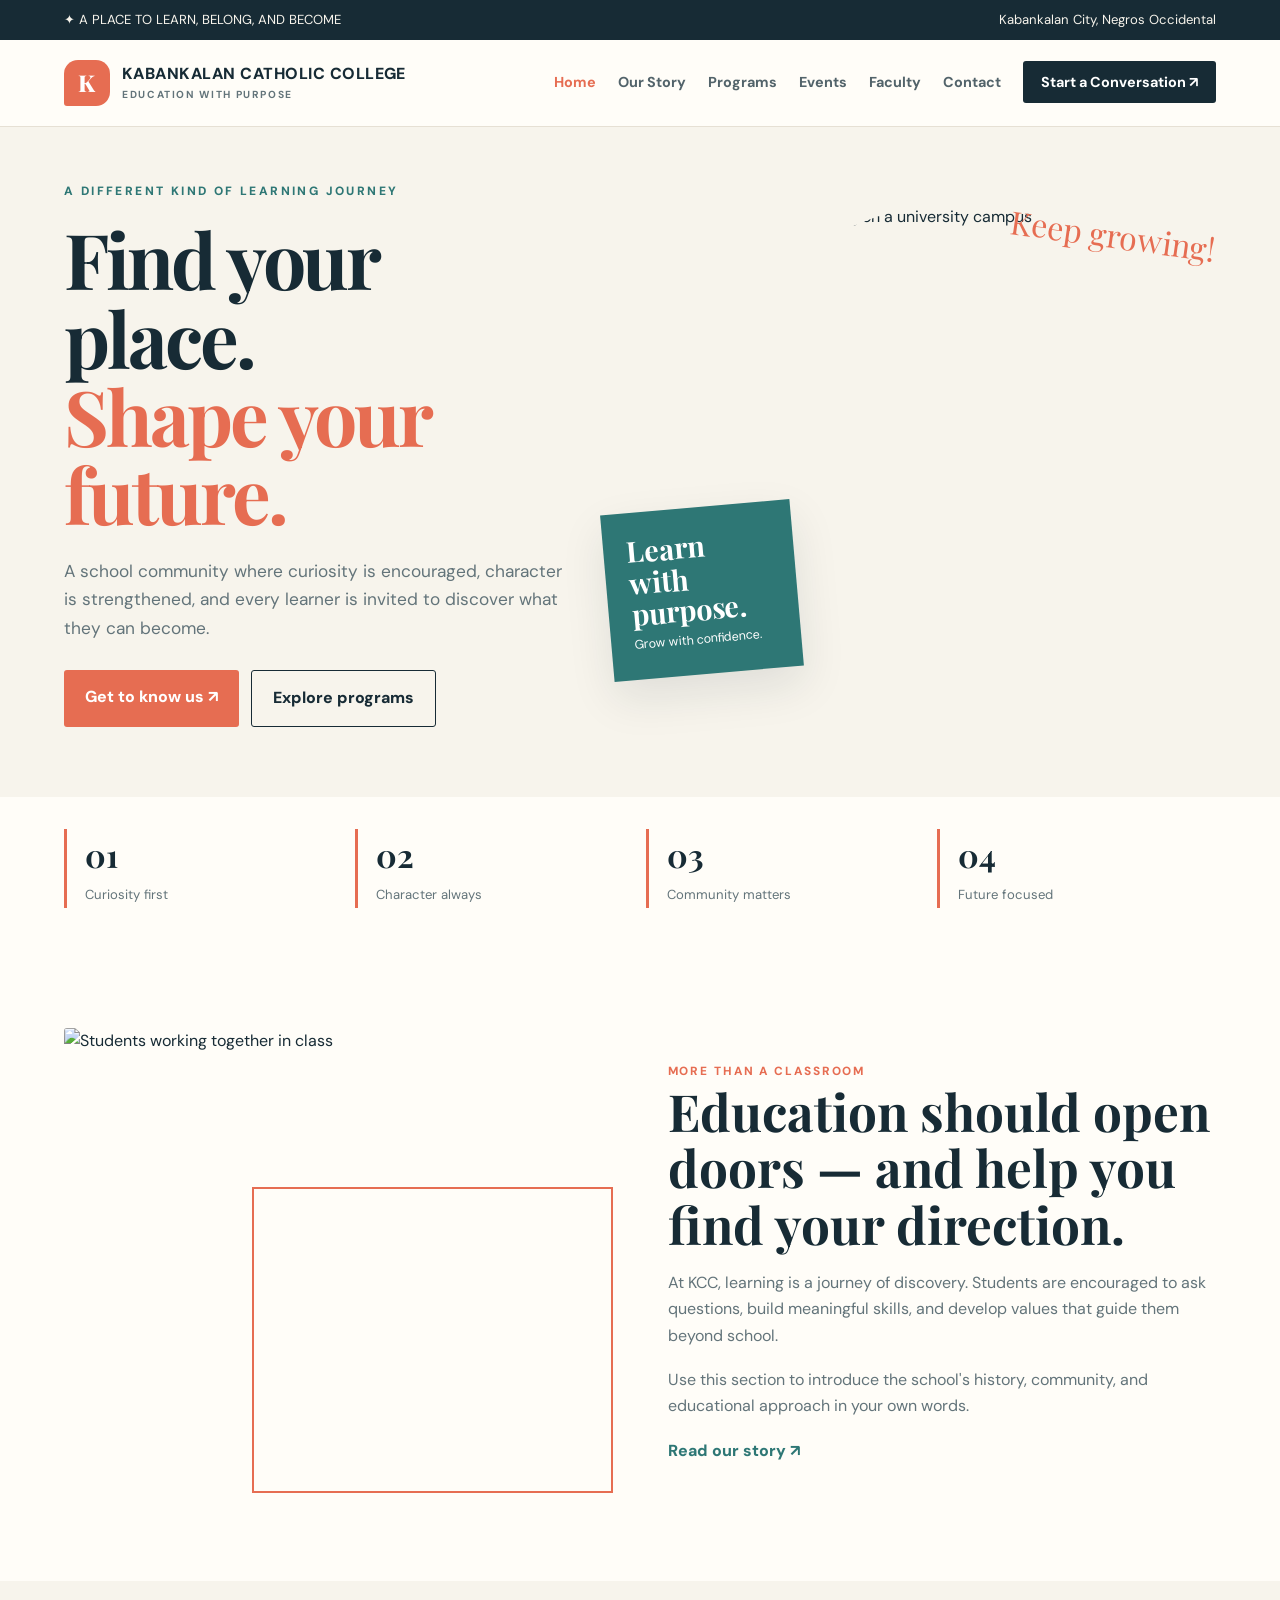
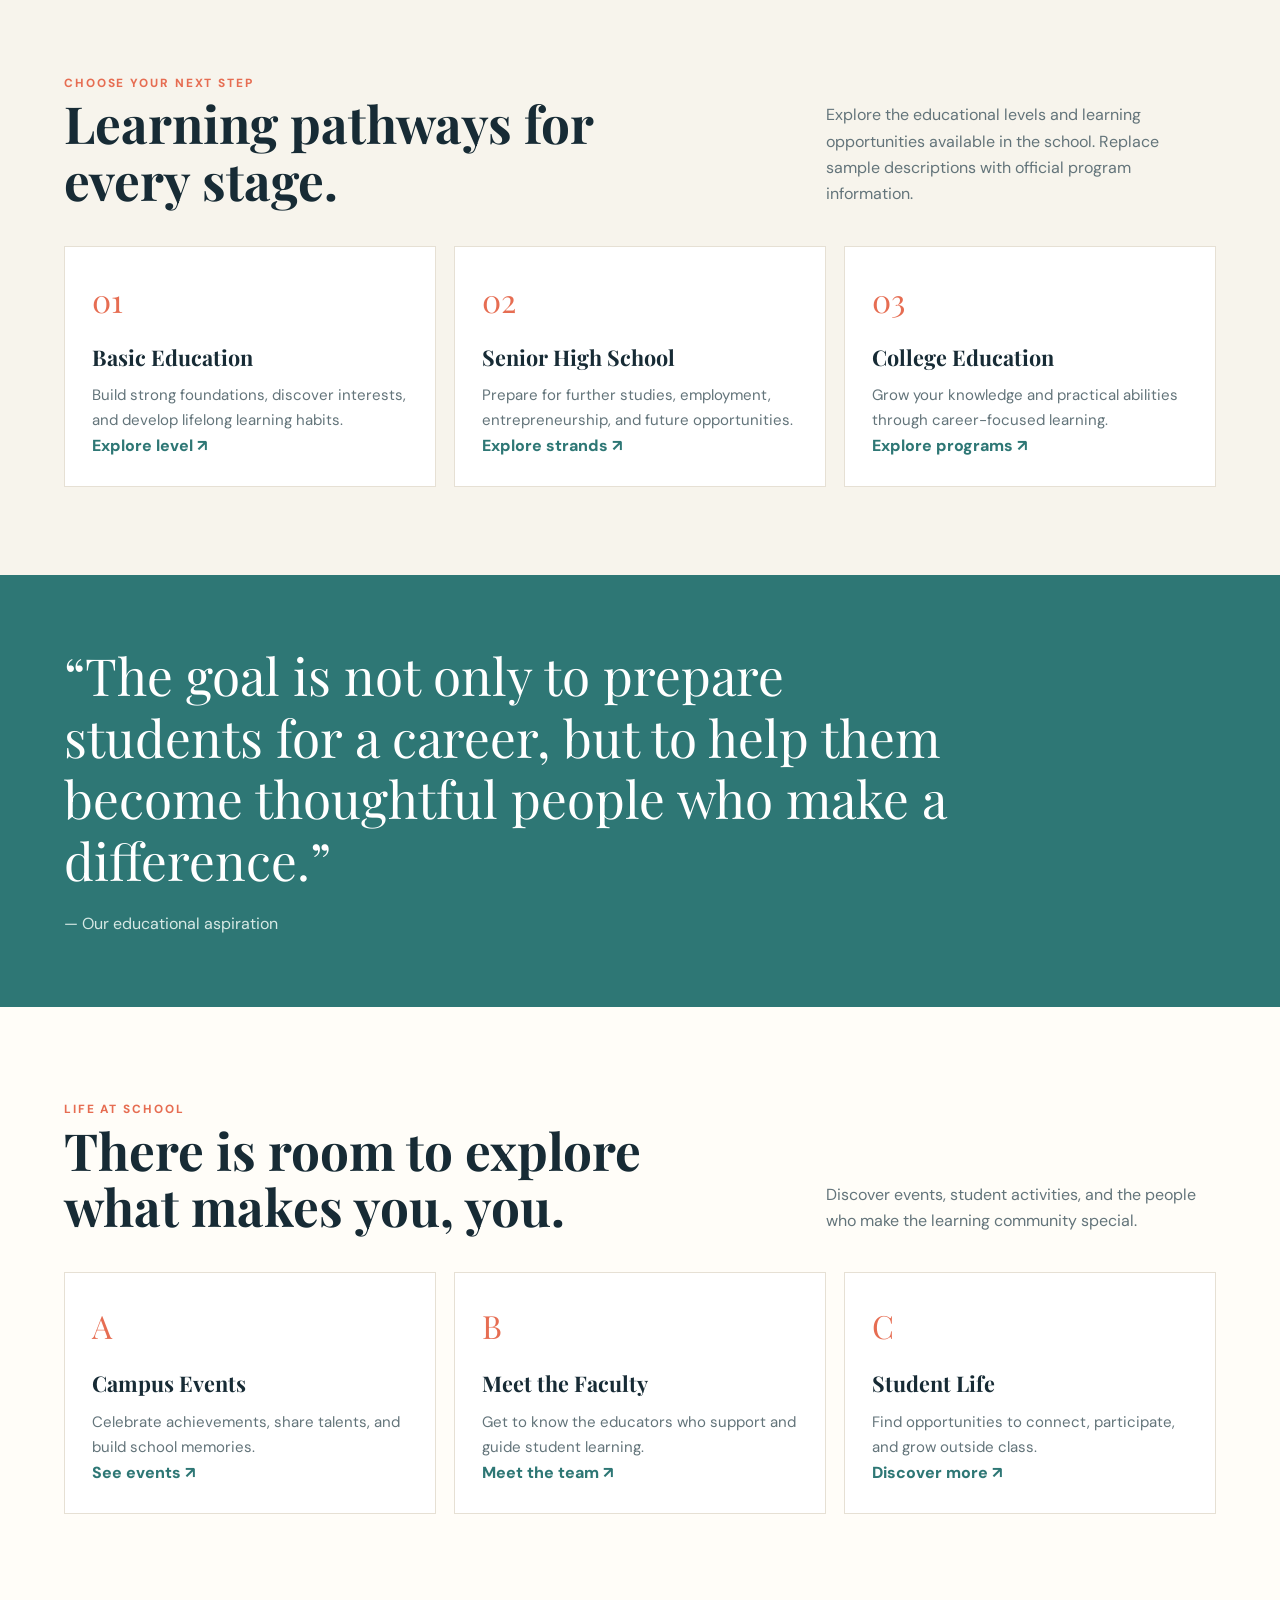
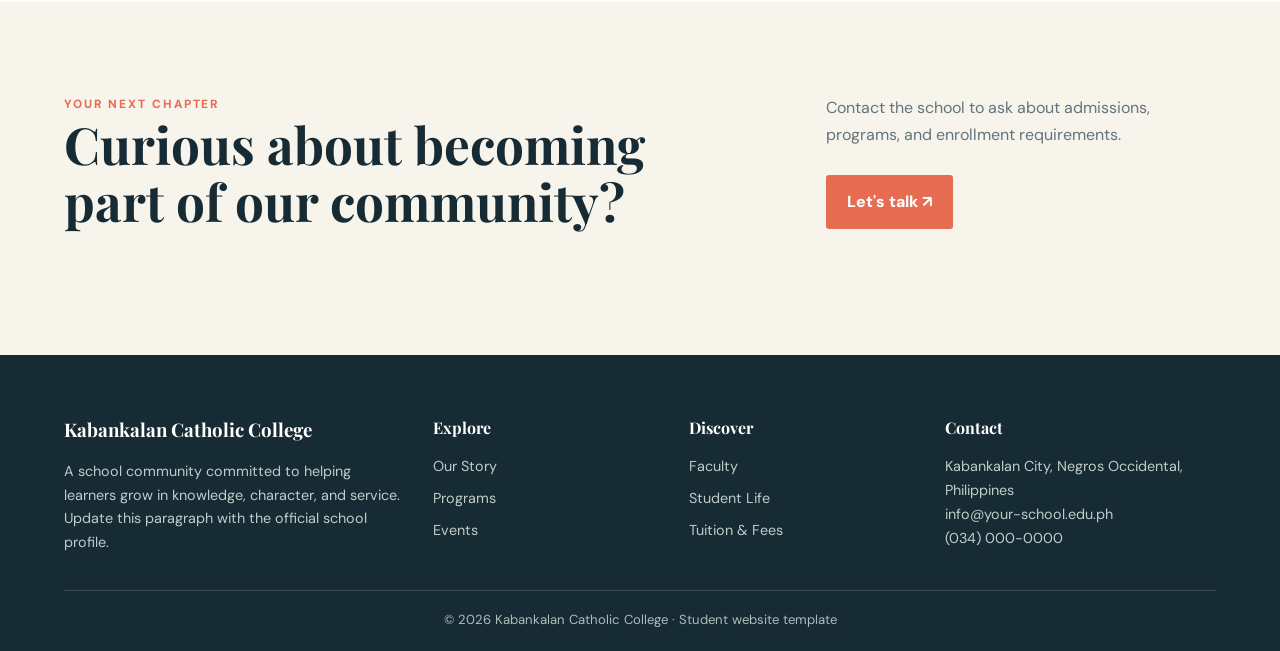
==== index.html @ e046e69d "first commit" ====
<!doctype html>
<html lang="en"><head><meta charset="utf-8"><meta name="viewport" content="width=device-width, initial-scale=1">
<meta name="description" content="A school community where learning, character, and purpose come together.">
<title>Home | KCC</title><link rel="stylesheet" href="assets/css/style.css"></head><body>
<div class="announcement"><div class="wrap"><span>✦ A PLACE TO LEARN, BELONG, AND BECOME</span><span>Kabankalan City, Negros Occidental</span></div></div>
<header class="header"><div class="wrap nav"><a class="logo" href="index.html"><span class="logo-symbol">K</span><span>KABANKALAN CATHOLIC COLLEGE<small>EDUCATION WITH PURPOSE</small></span></a>
<button class="menu" aria-label="Open menu">☰</button><ul class="navlinks"><li><a class="active" href="index.html">Home</a></li><li><a class="" href="about.html">Our Story</a></li><li><a class="" href="courses.html">Programs</a></li><li><a class="" href="events.html">Events</a></li><li><a class="" href="trainers.html">Faculty</a></li><li><a class="" href="contact.html">Contact</a></li><li><a class="apply" href="contact.html">Start a Conversation ↗</a></li></ul></div></header>

<main><section class="hero"><div class="wrap hero-grid"><div><span class="kicker">A different kind of learning journey</span><h1>Find your place.<br><em>Shape your future.</em></h1><p class="hero-copy">A school community where curiosity is encouraged, character is strengthened, and every learner is invited to discover what they can become.</p><div class="actions"><a class="btn" href="about.html">Get to know us ↗</a><a class="btn btn-ghost" href="courses.html">Explore programs</a></div></div><div class="hero-visual"><span class="scribble">Keep growing!</span><img class="hero-photo" src="https://images.unsplash.com/photo-1523050854058-8df90110c9f1?auto=format&fit=crop&w=1200&q=85" alt="Students walking on a university campus"><div class="hero-stamp"><strong>Learn with<br>purpose.</strong><span>Grow with confidence.</span></div></div></div></section>
<section class="wrap stats"><div class="stat"><strong>01</strong><span>Curiosity first</span></div><div class="stat"><strong>02</strong><span>Character always</span></div><div class="stat"><strong>03</strong><span>Community matters</span></div><div class="stat"><strong>04</strong><span>Future focused</span></div></section>
<section class="section"><div class="wrap split"><div class="photo-stack"><img src="https://images.unsplash.com/photo-1509062522246-3755977927d7?auto=format&fit=crop&w=1000&q=85" alt="Students working together in class"></div><div class="content"><span class="mini-label">More than a classroom</span><h2>Education should open doors — and help you find your direction.</h2><p>At KCC, learning is a journey of discovery. Students are encouraged to ask questions, build meaningful skills, and develop values that guide them beyond school.</p><p>Use this section to introduce the school's history, community, and educational approach in your own words.</p><a class="text-link" href="about.html">Read our story ↗</a></div></div></section>
<section class="section soft"><div class="wrap"><div class="section-top"><div><span class="mini-label">Choose your next step</span><h2>Learning pathways for every stage.</h2></div><p>Explore the educational levels and learning opportunities available in the school. Replace sample descriptions with official program information.</p></div><div class="tiles"><article class="tile"><span class="tile-number">01</span><h3>Basic Education</h3><p>Build strong foundations, discover interests, and develop lifelong learning habits.</p><a class="text-link" href="courses.html">Explore level ↗</a></article><article class="tile"><span class="tile-number">02</span><h3>Senior High School</h3><p>Prepare for further studies, employment, entrepreneurship, and future opportunities.</p><a class="text-link" href="courses.html">Explore strands ↗</a></article><article class="tile"><span class="tile-number">03</span><h3>College Education</h3><p>Grow your knowledge and practical abilities through career-focused learning.</p><a class="text-link" href="courses.html">Explore programs ↗</a></article></div></div></section>
<section class="quote-band"><div class="wrap"><blockquote>“The goal is not only to prepare students for a career, but to help them become thoughtful people who make a difference.”</blockquote><p>— Our educational aspiration</p></div></section>
<section class="section"><div class="wrap"><div class="section-top"><div><span class="mini-label">Life at school</span><h2>There is room to explore what makes you, you.</h2></div><p>Discover events, student activities, and the people who make the learning community special.</p></div><div class="tiles"><article class="tile"><span class="tile-number">A</span><h3>Campus Events</h3><p>Celebrate achievements, share talents, and build school memories.</p><a class="text-link" href="events.html">See events ↗</a></article><article class="tile"><span class="tile-number">B</span><h3>Meet the Faculty</h3><p>Get to know the educators who support and guide student learning.</p><a class="text-link" href="trainers.html">Meet the team ↗</a></article><article class="tile"><span class="tile-number">C</span><h3>Student Life</h3><p>Find opportunities to connect, participate, and grow outside class.</p><a class="text-link" href="starter-page.html">Discover more ↗</a></article></div></div></section>
<section class="section soft"><div class="wrap section-top"><div><span class="mini-label">Your next chapter</span><h2>Curious about becoming part of our community?</h2></div><div><p>Contact the school to ask about admissions, programs, and enrollment requirements.</p><br><a class="btn" href="contact.html">Let's talk ↗</a></div></div></section></main>

<footer class="footer"><div class="wrap"><div class="footer-grid"><div><h3>Kabankalan Catholic College</h3><p>A school community committed to helping learners grow in knowledge, character, and service. Update this paragraph with the official school profile.</p></div><div><h4>Explore</h4><ul><li><a href="about.html">Our Story</a></li><li><a href="courses.html">Programs</a></li><li><a href="events.html">Events</a></li></ul></div><div><h4>Discover</h4><ul><li><a href="trainers.html">Faculty</a></li><li><a href="starter-page.html">Student Life</a></li><li><a href="pricing.html">Tuition & Fees</a></li></ul></div><div><h4>Contact</h4><p>Kabankalan City, Negros Occidental, Philippines</p><p>info@your-school.edu.ph</p><p>(034) 000-0000</p></div></div><div class="copyright">© <span data-year></span> Kabankalan Catholic College · Student website template</div></div></footer>
<script src="assets/js/script.js"></script></body></html>
---- assets/css/style.css ----
@import url('https://fonts.googleapis.com/css2?family=DM+Sans:wght@400;500;600;700&family=Playfair+Display:wght@600;700;800&display=swap');
:root{--ink:#172b35;--muted:#63747a;--cream:#f7f4ec;--paper:#fffdf8;--coral:#e66d52;--teal:#2e7775;--line:#e6e0d4;--shadow:0 18px 45px rgba(23,43,53,.10)}
*{box-sizing:border-box;margin:0;padding:0}html{scroll-behavior:smooth}body{font-family:'DM Sans',Arial,sans-serif;background:var(--paper);color:var(--ink);line-height:1.65}a{text-decoration:none;color:inherit}img{display:block;max-width:100%}.wrap{width:min(1160px,90%);margin:auto}.announcement{background:var(--ink);color:#f7f4ec;font-size:.82rem;padding:9px 0}.announcement .wrap{display:flex;justify-content:space-between;gap:12px;flex-wrap:wrap}.header{background:var(--paper);border-bottom:1px solid var(--line);position:sticky;top:0;z-index:20}.nav{min-height:86px;display:flex;align-items:center;justify-content:space-between;gap:24px}.logo{display:flex;align-items:center;gap:12px;font-weight:800;letter-spacing:.03em}.logo-symbol{height:46px;width:46px;display:grid;place-items:center;background:var(--coral);color:#fff;border-radius:14px 14px 14px 3px;font-family:'Playfair Display',serif;font-size:1.45rem}.logo small{display:block;color:var(--muted);font-size:.64rem;letter-spacing:.16em;font-weight:700}.navlinks{display:flex;gap:22px;align-items:center;list-style:none}.navlinks a{font-size:.9rem;font-weight:700;color:#52636a}.navlinks a:hover,.navlinks a.active{color:var(--coral)}.navlinks .apply{background:var(--ink);color:white;padding:12px 18px;border-radius:3px}.menu{display:none;background:none;border:0;font-size:1.8rem;color:var(--ink)}.hero{background:var(--cream);padding:55px 0 70px;overflow:hidden}.hero-grid{display:grid;grid-template-columns:.9fr 1.1fr;align-items:center;gap:45px}.kicker{font-size:.75rem;letter-spacing:.2em;text-transform:uppercase;color:var(--teal);font-weight:800;display:block;margin-bottom:18px}.hero h1,.page-title{font-family:'Playfair Display',Georgia,serif;font-size:clamp(3rem,6vw,5.6rem);line-height:1.02;letter-spacing:-.04em;margin-bottom:24px}.hero h1 em{font-style:normal;color:var(--coral)}.hero-copy{font-size:1.08rem;color:var(--muted);max-width:500px;margin-bottom:28px}.actions{display:flex;gap:12px;flex-wrap:wrap}.btn{display:inline-block;background:var(--coral);color:#fff;padding:14px 21px;font-weight:800;border-radius:3px;transition:.2s}.btn:hover{transform:translateY(-3px)}.btn-ghost{border:1px solid var(--ink);color:var(--ink);background:transparent}.hero-visual{position:relative;min-height:500px}.hero-photo{width:82%;height:470px;object-fit:cover;margin-left:auto;border-radius:48% 48% 5px 5px}.hero-stamp{position:absolute;left:0;bottom:30px;background:var(--teal);color:#fff;padding:23px;width:190px;transform:rotate(-5deg);box-shadow:var(--shadow)}.hero-stamp strong{font-family:'Playfair Display',serif;font-size:1.8rem;display:block;line-height:1.1}.hero-stamp span{font-size:.78rem}.scribble{position:absolute;right:0;top:5px;color:var(--coral);font-family:'Playfair Display',serif;font-size:2rem;transform:rotate(8deg)}.section{padding:88px 0}.soft{background:var(--cream)}.section-top{display:flex;justify-content:space-between;align-items:end;gap:30px;margin-bottom:38px}.section-top h2,.content h2{font-family:'Playfair Display',serif;font-size:clamp(2rem,4vw,3.3rem);line-height:1.1;max-width:650px}.section-top p{max-width:390px;color:var(--muted)}.split{display:grid;grid-template-columns:1fr 1fr;gap:55px;align-items:center}.photo-stack{position:relative;padding:0 35px 35px 0}.photo-stack img{height:430px;width:100%;object-fit:cover;border-radius:3px}.photo-stack:after{content:'';position:absolute;right:0;bottom:0;width:65%;height:65%;border:2px solid var(--coral);z-index:-1}.content p{color:var(--muted);margin:18px 0}.mini-label{font-size:.74rem;color:var(--coral);font-weight:800;letter-spacing:.16em;text-transform:uppercase}.tiles{display:grid;grid-template-columns:repeat(3,1fr);gap:18px}.tile{background:#fff;border:1px solid var(--line);padding:27px;min-height:230px;transition:.2s}.tile:hover{box-shadow:var(--shadow);transform:translateY(-4px)}.tile-number{font-family:'Playfair Display',serif;font-size:2rem;color:var(--coral)}.tile h3{font-family:'Playfair Display',serif;font-size:1.35rem;margin:13px 0 8px}.tile p{font-size:.94rem;color:var(--muted)}.course-card{background:#fff;border:1px solid var(--line)}.course-card img{width:100%;height:210px;object-fit:cover}.course-card .inner{padding:22px}.course-card h3{font-family:'Playfair Display',serif;font-size:1.35rem}.course-card p{color:var(--muted);font-size:.94rem;margin:8px 0 14px}.text-link{font-weight:800;color:var(--teal)}.quote-band{background:var(--teal);color:white;padding:70px 0}.quote-band blockquote{font-family:'Playfair Display',serif;font-size:clamp(1.8rem,4vw,3.3rem);line-height:1.2;max-width:900px}.quote-band p{margin-top:20px;color:#d7e9e5}.page-head{background:var(--cream);padding:70px 0 60px}.page-head .page-title{font-size:clamp(2.8rem,5vw,4.6rem);margin:8px 0}.crumb{font-size:.86rem;color:var(--muted)}.crumb a{color:var(--coral);font-weight:700}.stats{display:grid;grid-template-columns:repeat(4,1fr);gap:12px;padding:32px 0}.stat{border-left:3px solid var(--coral);padding-left:18px}.stat strong{display:block;font-family:'Playfair Display',serif;font-size:2rem}.stat span{font-size:.82rem;color:var(--muted)}.two-col{display:grid;grid-template-columns:1.8fr 1fr;gap:40px}.sidebox{background:var(--cream);padding:26px;height:max-content}.sidebox h3{font-family:'Playfair Display',serif;font-size:1.5rem;margin-bottom:14px}.sidebox p,.sidebox li{color:var(--muted);font-size:.92rem}.sidebox ul{padding-left:18px}.event{display:grid;grid-template-columns:100px 1fr;gap:22px;padding:23px 0;border-bottom:1px solid var(--line)}.event-date{background:var(--ink);color:white;text-align:center;padding:12px}.event-date b{display:block;color:#f2a28e;font-family:'Playfair Display',serif;font-size:2rem;line-height:1.1}.event h3{font-family:'Playfair Display',serif;font-size:1.35rem}.event p{color:var(--muted)}.profile{text-align:center;background:#fff;border:1px solid var(--line)}.profile img{height:280px;width:100%;object-fit:cover}.profile div{padding:20px}.profile h3{font-family:'Playfair Display',serif;font-size:1.3rem}.profile p{color:var(--muted);font-size:.9rem}.price-card{padding:30px;background:#fff;border:1px solid var(--line);border-top:5px solid var(--teal)}.price-card h3{font-family:'Playfair Display',serif;font-size:1.5rem}.price-card ul{list-style:none;margin:20px 0;color:var(--muted)}.price-card li{padding:8px 0;border-bottom:1px solid var(--line)}.form{display:grid;gap:14px}.form input,.form textarea,.form select{width:100%;padding:14px;border:1px solid var(--line);background:#fff;font:inherit}.form textarea{min-height:145px}.footer{background:var(--ink);color:#fff;padding:60px 0 20px}.footer-grid{display:grid;grid-template-columns:1.5fr 1fr 1fr 1.2fr;gap:30px}.footer h3,.footer h4{font-family:'Playfair Display',serif;margin-bottom:14px}.footer p,.footer li{color:#c0ccca;font-size:.9rem}.footer ul{list-style:none}.footer li{margin:8px 0}.footer a:hover{color:#f2a28e}.copyright{border-top:1px solid #3b4e55;margin-top:35px;padding-top:18px;text-align:center;color:#aebcbb;font-size:.82rem}.contact-box{padding:22px;background:var(--cream);margin-bottom:13px}.contact-box b{display:block}.muted{color:var(--muted)}@media(max-width:850px){.navlinks{gap:12px}.navlinks a{font-size:.8rem}.hero-grid{grid-template-columns:1fr}.hero-visual{min-height:390px}.hero-photo{height:370px}.tiles{grid-template-columns:repeat(2,1fr)}.footer-grid{grid-template-columns:repeat(2,1fr)}}@media(max-width:680px){.menu{display:block}.navlinks{display:none;position:absolute;top:86px;left:0;right:0;background:var(--paper);padding:18px 5%;flex-direction:column;align-items:stretch;border-bottom:1px solid var(--line)}.navlinks.open{display:flex}.navlinks a{display:block;padding:8px}.navlinks .apply{display:inline-block;width:max-content}.hero{padding-top:40px}.hero h1{font-size:3.3rem}.hero-visual{min-height:330px}.hero-photo{height:320px;width:90%}.hero-stamp{width:155px;padding:15px}.section{padding:62px 0}.section-top{display:block}.section-top p{margin-top:15px}.split,.two-col{grid-template-columns:1fr}.tiles{grid-template-columns:1fr}.stats{grid-template-columns:repeat(2,1fr)}.footer-grid{grid-template-columns:1fr}.event{grid-template-columns:75px 1fr}}
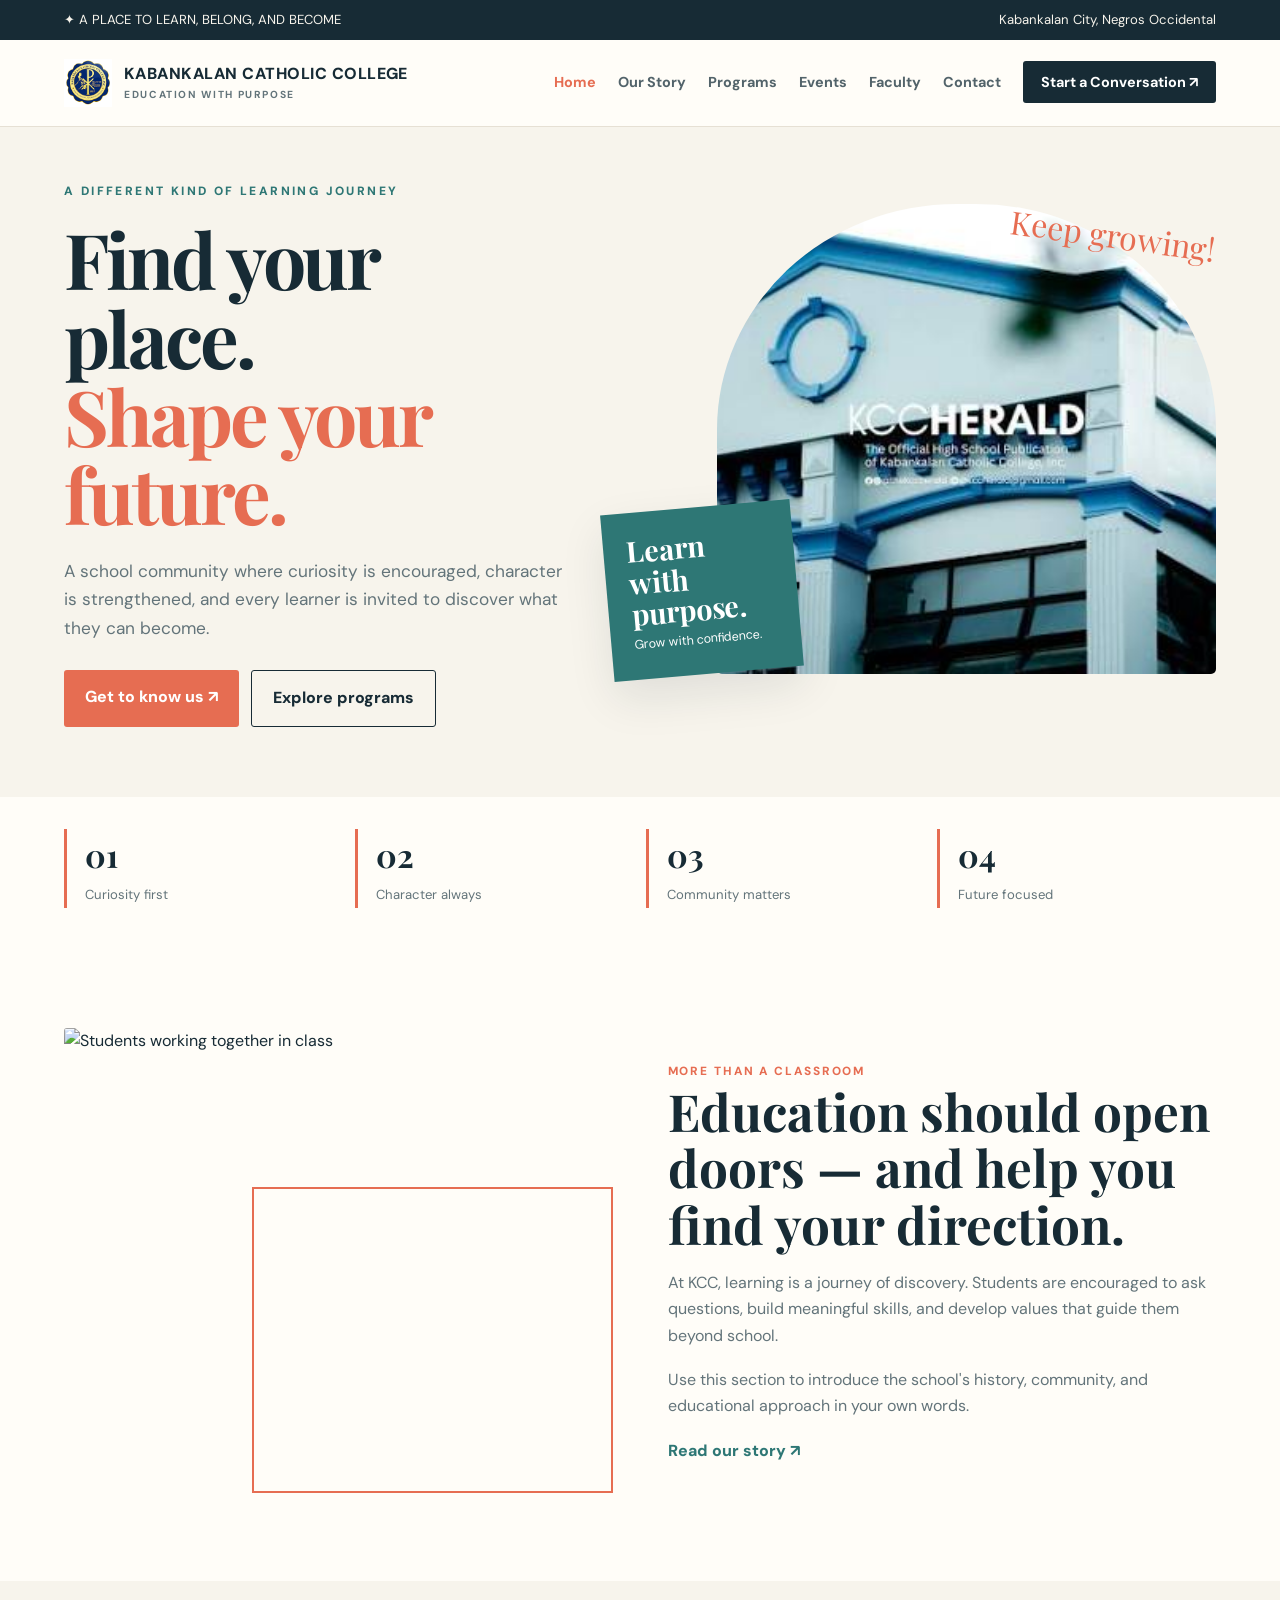
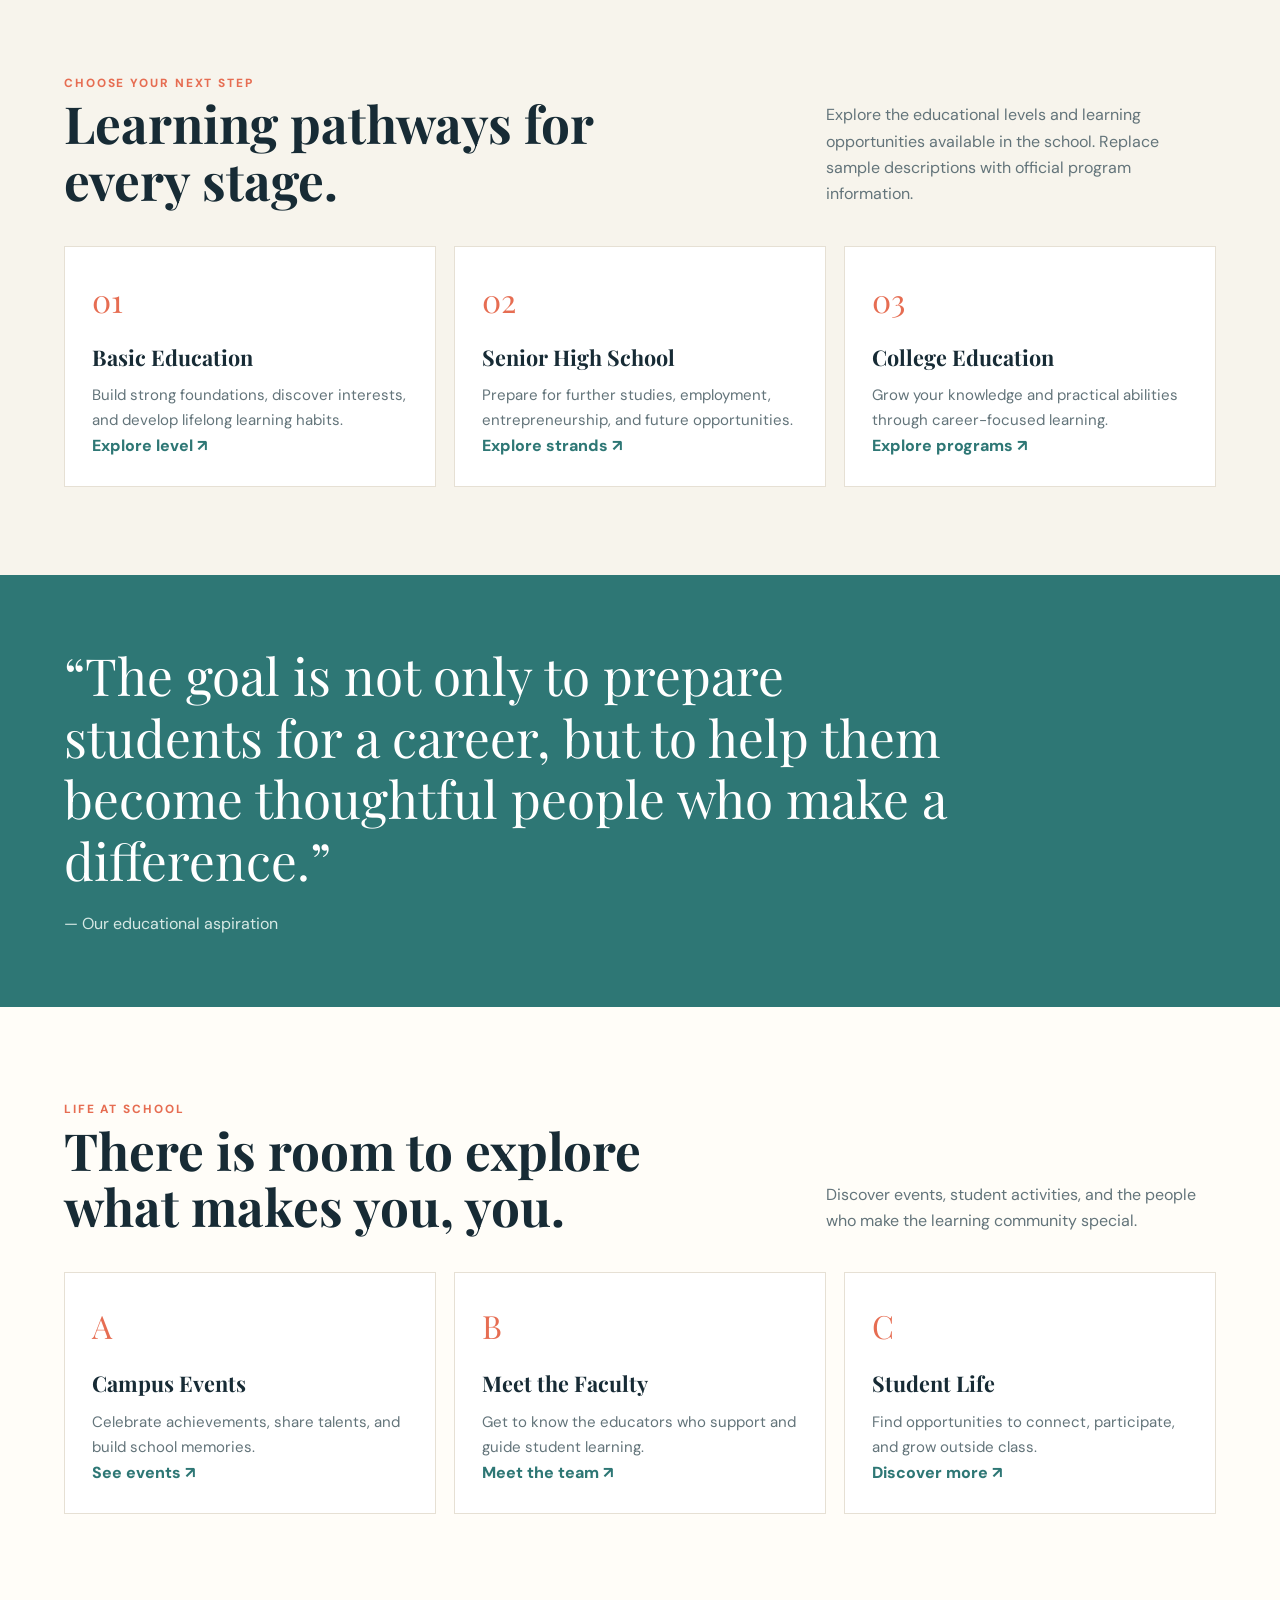
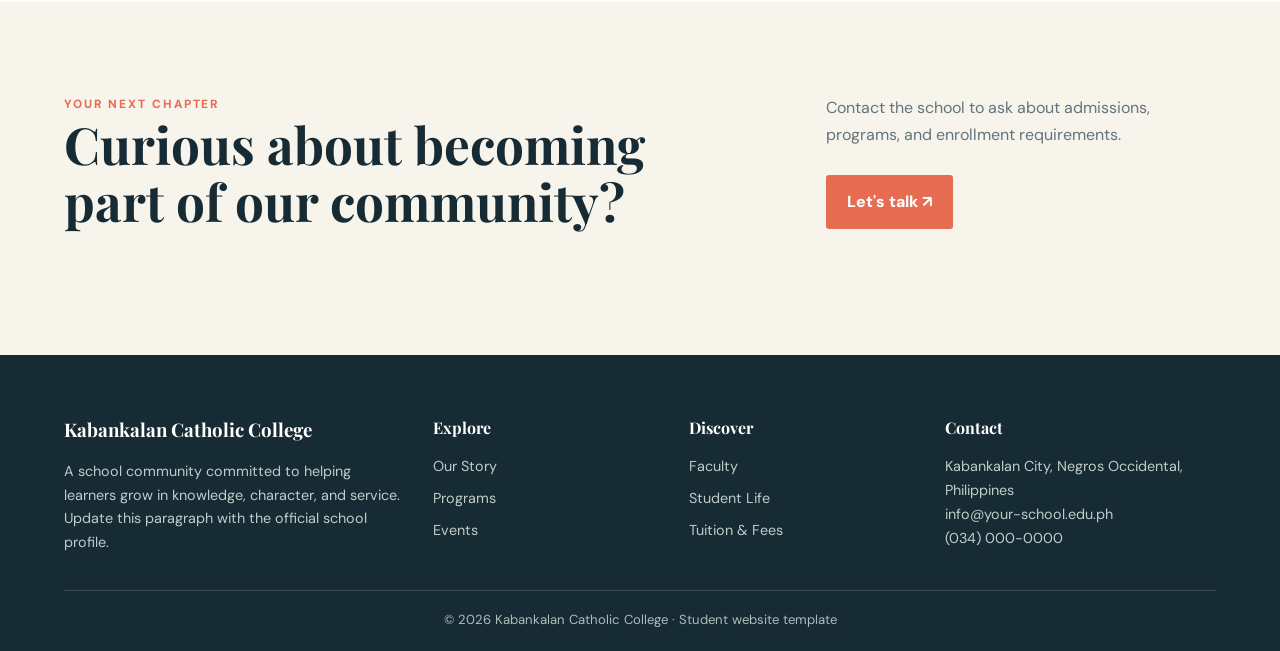
==== commit 3a660ebb: "adding the kcc logo and photo" ====
--- a/index.html
+++ b/index.html
@@ -3,10 +3,10 @@
 <meta name="description" content="A school community where learning, character, and purpose come together.">
 <title>Home | KCC</title><link rel="stylesheet" href="assets/css/style.css"></head><body>
 <div class="announcement"><div class="wrap"><span>✦ A PLACE TO LEARN, BELONG, AND BECOME</span><span>Kabankalan City, Negros Occidental</span></div></div>
-<header class="header"><div class="wrap nav"><a class="logo" href="index.html"><span class="logo-symbol">K</span><span>KABANKALAN CATHOLIC COLLEGE<small>EDUCATION WITH PURPOSE</small></span></a>
+<header class="header"><div class="wrap nav"><a class="logo" href="index.html"><img class="logo-image" src="assets/images/KCC.LOGO.png" alt="Kabankalan Catholic College crest"><span>KABANKALAN CATHOLIC COLLEGE<small>EDUCATION WITH PURPOSE</small></span></a>
 <button class="menu" aria-label="Open menu">☰</button><ul class="navlinks"><li><a class="active" href="index.html">Home</a></li><li><a class="" href="about.html">Our Story</a></li><li><a class="" href="courses.html">Programs</a></li><li><a class="" href="events.html">Events</a></li><li><a class="" href="trainers.html">Faculty</a></li><li><a class="" href="contact.html">Contact</a></li><li><a class="apply" href="contact.html">Start a Conversation ↗</a></li></ul></div></header>
 
-<main><section class="hero"><div class="wrap hero-grid"><div><span class="kicker">A different kind of learning journey</span><h1>Find your place.<br><em>Shape your future.</em></h1><p class="hero-copy">A school community where curiosity is encouraged, character is strengthened, and every learner is invited to discover what they can become.</p><div class="actions"><a class="btn" href="about.html">Get to know us ↗</a><a class="btn btn-ghost" href="courses.html">Explore programs</a></div></div><div class="hero-visual"><span class="scribble">Keep growing!</span><img class="hero-photo" src="https://images.unsplash.com/photo-1523050854058-8df90110c9f1?auto=format&fit=crop&w=1200&q=85" alt="Students walking on a university campus"><div class="hero-stamp"><strong>Learn with<br>purpose.</strong><span>Grow with confidence.</span></div></div></div></section>
+<main><section class="hero"><div class="wrap hero-grid"><div><span class="kicker">A different kind of learning journey</span><h1>Find your place.<br><em>Shape your future.</em></h1><p class="hero-copy">A school community where curiosity is encouraged, character is strengthened, and every learner is invited to discover what they can become.</p><div class="actions"><a class="btn" href="about.html">Get to know us ↗</a><a class="btn btn-ghost" href="courses.html">Explore programs</a></div></div><div class="hero-visual"><span class="scribble">Keep growing!</span><img class="hero-photo" src="assets/images/kccCampus.jpg" alt="Kabankalan Catholic College campus"><div class="hero-stamp"><strong>Learn with<br>purpose.</strong><span>Grow with confidence.</span></div></div></div></section>
 <section class="wrap stats"><div class="stat"><strong>01</strong><span>Curiosity first</span></div><div class="stat"><strong>02</strong><span>Character always</span></div><div class="stat"><strong>03</strong><span>Community matters</span></div><div class="stat"><strong>04</strong><span>Future focused</span></div></section>
 <section class="section"><div class="wrap split"><div class="photo-stack"><img src="https://images.unsplash.com/photo-1509062522246-3755977927d7?auto=format&fit=crop&w=1000&q=85" alt="Students working together in class"></div><div class="content"><span class="mini-label">More than a classroom</span><h2>Education should open doors — and help you find your direction.</h2><p>At KCC, learning is a journey of discovery. Students are encouraged to ask questions, build meaningful skills, and develop values that guide them beyond school.</p><p>Use this section to introduce the school's history, community, and educational approach in your own words.</p><a class="text-link" href="about.html">Read our story ↗</a></div></div></section>
 <section class="section soft"><div class="wrap"><div class="section-top"><div><span class="mini-label">Choose your next step</span><h2>Learning pathways for every stage.</h2></div><p>Explore the educational levels and learning opportunities available in the school. Replace sample descriptions with official program information.</p></div><div class="tiles"><article class="tile"><span class="tile-number">01</span><h3>Basic Education</h3><p>Build strong foundations, discover interests, and develop lifelong learning habits.</p><a class="text-link" href="courses.html">Explore level ↗</a></article><article class="tile"><span class="tile-number">02</span><h3>Senior High School</h3><p>Prepare for further studies, employment, entrepreneurship, and future opportunities.</p><a class="text-link" href="courses.html">Explore strands ↗</a></article><article class="tile"><span class="tile-number">03</span><h3>College Education</h3><p>Grow your knowledge and practical abilities through career-focused learning.</p><a class="text-link" href="courses.html">Explore programs ↗</a></article></div></div></section>
--- a/assets/css/style.css
+++ b/assets/css/style.css
@@ -1,3 +1,3 @@
 @import url('https://fonts.googleapis.com/css2?family=DM+Sans:wght@400;500;600;700&family=Playfair+Display:wght@600;700;800&display=swap');
 :root{--ink:#172b35;--muted:#63747a;--cream:#f7f4ec;--paper:#fffdf8;--coral:#e66d52;--teal:#2e7775;--line:#e6e0d4;--shadow:0 18px 45px rgba(23,43,53,.10)}
-*{box-sizing:border-box;margin:0;padding:0}html{scroll-behavior:smooth}body{font-family:'DM Sans',Arial,sans-serif;background:var(--paper);color:var(--ink);line-height:1.65}a{text-decoration:none;color:inherit}img{display:block;max-width:100%}.wrap{width:min(1160px,90%);margin:auto}.announcement{background:var(--ink);color:#f7f4ec;font-size:.82rem;padding:9px 0}.announcement .wrap{display:flex;justify-content:space-between;gap:12px;flex-wrap:wrap}.header{background:var(--paper);border-bottom:1px solid var(--line);position:sticky;top:0;z-index:20}.nav{min-height:86px;display:flex;align-items:center;justify-content:space-between;gap:24px}.logo{display:flex;align-items:center;gap:12px;font-weight:800;letter-spacing:.03em}.logo-symbol{height:46px;width:46px;display:grid;place-items:center;background:var(--coral);color:#fff;border-radius:14px 14px 14px 3px;font-family:'Playfair Display',serif;font-size:1.45rem}.logo small{display:block;color:var(--muted);font-size:.64rem;letter-spacing:.16em;font-weight:700}.navlinks{display:flex;gap:22px;align-items:center;list-style:none}.navlinks a{font-size:.9rem;font-weight:700;color:#52636a}.navlinks a:hover,.navlinks a.active{color:var(--coral)}.navlinks .apply{background:var(--ink);color:white;padding:12px 18px;border-radius:3px}.menu{display:none;background:none;border:0;font-size:1.8rem;color:var(--ink)}.hero{background:var(--cream);padding:55px 0 70px;overflow:hidden}.hero-grid{display:grid;grid-template-columns:.9fr 1.1fr;align-items:center;gap:45px}.kicker{font-size:.75rem;letter-spacing:.2em;text-transform:uppercase;color:var(--teal);font-weight:800;display:block;margin-bottom:18px}.hero h1,.page-title{font-family:'Playfair Display',Georgia,serif;font-size:clamp(3rem,6vw,5.6rem);line-height:1.02;letter-spacing:-.04em;margin-bottom:24px}.hero h1 em{font-style:normal;color:var(--coral)}.hero-copy{font-size:1.08rem;color:var(--muted);max-width:500px;margin-bottom:28px}.actions{display:flex;gap:12px;flex-wrap:wrap}.btn{display:inline-block;background:var(--coral);color:#fff;padding:14px 21px;font-weight:800;border-radius:3px;transition:.2s}.btn:hover{transform:translateY(-3px)}.btn-ghost{border:1px solid var(--ink);color:var(--ink);background:transparent}.hero-visual{position:relative;min-height:500px}.hero-photo{width:82%;height:470px;object-fit:cover;margin-left:auto;border-radius:48% 48% 5px 5px}.hero-stamp{position:absolute;left:0;bottom:30px;background:var(--teal);color:#fff;padding:23px;width:190px;transform:rotate(-5deg);box-shadow:var(--shadow)}.hero-stamp strong{font-family:'Playfair Display',serif;font-size:1.8rem;display:block;line-height:1.1}.hero-stamp span{font-size:.78rem}.scribble{position:absolute;right:0;top:5px;color:var(--coral);font-family:'Playfair Display',serif;font-size:2rem;transform:rotate(8deg)}.section{padding:88px 0}.soft{background:var(--cream)}.section-top{display:flex;justify-content:space-between;align-items:end;gap:30px;margin-bottom:38px}.section-top h2,.content h2{font-family:'Playfair Display',serif;font-size:clamp(2rem,4vw,3.3rem);line-height:1.1;max-width:650px}.section-top p{max-width:390px;color:var(--muted)}.split{display:grid;grid-template-columns:1fr 1fr;gap:55px;align-items:center}.photo-stack{position:relative;padding:0 35px 35px 0}.photo-stack img{height:430px;width:100%;object-fit:cover;border-radius:3px}.photo-stack:after{content:'';position:absolute;right:0;bottom:0;width:65%;height:65%;border:2px solid var(--coral);z-index:-1}.content p{color:var(--muted);margin:18px 0}.mini-label{font-size:.74rem;color:var(--coral);font-weight:800;letter-spacing:.16em;text-transform:uppercase}.tiles{display:grid;grid-template-columns:repeat(3,1fr);gap:18px}.tile{background:#fff;border:1px solid var(--line);padding:27px;min-height:230px;transition:.2s}.tile:hover{box-shadow:var(--shadow);transform:translateY(-4px)}.tile-number{font-family:'Playfair Display',serif;font-size:2rem;color:var(--coral)}.tile h3{font-family:'Playfair Display',serif;font-size:1.35rem;margin:13px 0 8px}.tile p{font-size:.94rem;color:var(--muted)}.course-card{background:#fff;border:1px solid var(--line)}.course-card img{width:100%;height:210px;object-fit:cover}.course-card .inner{padding:22px}.course-card h3{font-family:'Playfair Display',serif;font-size:1.35rem}.course-card p{color:var(--muted);font-size:.94rem;margin:8px 0 14px}.text-link{font-weight:800;color:var(--teal)}.quote-band{background:var(--teal);color:white;padding:70px 0}.quote-band blockquote{font-family:'Playfair Display',serif;font-size:clamp(1.8rem,4vw,3.3rem);line-height:1.2;max-width:900px}.quote-band p{margin-top:20px;color:#d7e9e5}.page-head{background:var(--cream);padding:70px 0 60px}.page-head .page-title{font-size:clamp(2.8rem,5vw,4.6rem);margin:8px 0}.crumb{font-size:.86rem;color:var(--muted)}.crumb a{color:var(--coral);font-weight:700}.stats{display:grid;grid-template-columns:repeat(4,1fr);gap:12px;padding:32px 0}.stat{border-left:3px solid var(--coral);padding-left:18px}.stat strong{display:block;font-family:'Playfair Display',serif;font-size:2rem}.stat span{font-size:.82rem;color:var(--muted)}.two-col{display:grid;grid-template-columns:1.8fr 1fr;gap:40px}.sidebox{background:var(--cream);padding:26px;height:max-content}.sidebox h3{font-family:'Playfair Display',serif;font-size:1.5rem;margin-bottom:14px}.sidebox p,.sidebox li{color:var(--muted);font-size:.92rem}.sidebox ul{padding-left:18px}.event{display:grid;grid-template-columns:100px 1fr;gap:22px;padding:23px 0;border-bottom:1px solid var(--line)}.event-date{background:var(--ink);color:white;text-align:center;padding:12px}.event-date b{display:block;color:#f2a28e;font-family:'Playfair Display',serif;font-size:2rem;line-height:1.1}.event h3{font-family:'Playfair Display',serif;font-size:1.35rem}.event p{color:var(--muted)}.profile{text-align:center;background:#fff;border:1px solid var(--line)}.profile img{height:280px;width:100%;object-fit:cover}.profile div{padding:20px}.profile h3{font-family:'Playfair Display',serif;font-size:1.3rem}.profile p{color:var(--muted);font-size:.9rem}.price-card{padding:30px;background:#fff;border:1px solid var(--line);border-top:5px solid var(--teal)}.price-card h3{font-family:'Playfair Display',serif;font-size:1.5rem}.price-card ul{list-style:none;margin:20px 0;color:var(--muted)}.price-card li{padding:8px 0;border-bottom:1px solid var(--line)}.form{display:grid;gap:14px}.form input,.form textarea,.form select{width:100%;padding:14px;border:1px solid var(--line);background:#fff;font:inherit}.form textarea{min-height:145px}.footer{background:var(--ink);color:#fff;padding:60px 0 20px}.footer-grid{display:grid;grid-template-columns:1.5fr 1fr 1fr 1.2fr;gap:30px}.footer h3,.footer h4{font-family:'Playfair Display',serif;margin-bottom:14px}.footer p,.footer li{color:#c0ccca;font-size:.9rem}.footer ul{list-style:none}.footer li{margin:8px 0}.footer a:hover{color:#f2a28e}.copyright{border-top:1px solid #3b4e55;margin-top:35px;padding-top:18px;text-align:center;color:#aebcbb;font-size:.82rem}.contact-box{padding:22px;background:var(--cream);margin-bottom:13px}.contact-box b{display:block}.muted{color:var(--muted)}@media(max-width:850px){.navlinks{gap:12px}.navlinks a{font-size:.8rem}.hero-grid{grid-template-columns:1fr}.hero-visual{min-height:390px}.hero-photo{height:370px}.tiles{grid-template-columns:repeat(2,1fr)}.footer-grid{grid-template-columns:repeat(2,1fr)}}@media(max-width:680px){.menu{display:block}.navlinks{display:none;position:absolute;top:86px;left:0;right:0;background:var(--paper);padding:18px 5%;flex-direction:column;align-items:stretch;border-bottom:1px solid var(--line)}.navlinks.open{display:flex}.navlinks a{display:block;padding:8px}.navlinks .apply{display:inline-block;width:max-content}.hero{padding-top:40px}.hero h1{font-size:3.3rem}.hero-visual{min-height:330px}.hero-photo{height:320px;width:90%}.hero-stamp{width:155px;padding:15px}.section{padding:62px 0}.section-top{display:block}.section-top p{margin-top:15px}.split,.two-col{grid-template-columns:1fr}.tiles{grid-template-columns:1fr}.stats{grid-template-columns:repeat(2,1fr)}.footer-grid{grid-template-columns:1fr}.event{grid-template-columns:75px 1fr}}
+*{box-sizing:border-box;margin:0;padding:0}html{scroll-behavior:smooth}body{font-family:'DM Sans',Arial,sans-serif;background:var(--paper);color:var(--ink);line-height:1.65}a{text-decoration:none;color:inherit}img{display:block;max-width:100%}.wrap{width:min(1160px,90%);margin:auto}.announcement{background:var(--ink);color:#f7f4ec;font-size:.82rem;padding:9px 0}.announcement .wrap{display:flex;justify-content:space-between;gap:12px;flex-wrap:wrap}.header{background:var(--paper);border-bottom:1px solid var(--line);position:sticky;top:0;z-index:20}.nav{min-height:86px;display:flex;align-items:center;justify-content:space-between;gap:24px}.logo{display:flex;align-items:center;gap:12px;font-weight:800;letter-spacing:.03em}.logo-image{height:48px;width:48px;object-fit:contain}.logo-symbol{height:46px;width:46px;display:grid;place-items:center;background:var(--coral);color:#fff;border-radius:14px 14px 14px 3px;font-family:'Playfair Display',serif;font-size:1.45rem}.logo small{display:block;color:var(--muted);font-size:.64rem;letter-spacing:.16em;font-weight:700}.navlinks{display:flex;gap:22px;align-items:center;list-style:none}.navlinks a{font-size:.9rem;font-weight:700;color:#52636a}.navlinks a:hover,.navlinks a.active{color:var(--coral)}.navlinks .apply{background:var(--ink);color:white;padding:12px 18px;border-radius:3px}.menu{display:none;background:none;border:0;font-size:1.8rem;color:var(--ink)}.hero{background:var(--cream);padding:55px 0 70px;overflow:hidden}.hero-grid{display:grid;grid-template-columns:.9fr 1.1fr;align-items:center;gap:45px}.kicker{font-size:.75rem;letter-spacing:.2em;text-transform:uppercase;color:var(--teal);font-weight:800;display:block;margin-bottom:18px}.hero h1,.page-title{font-family:'Playfair Display',Georgia,serif;font-size:clamp(3rem,6vw,5.6rem);line-height:1.02;letter-spacing:-.04em;margin-bottom:24px}.hero h1 em{font-style:normal;color:var(--coral)}.hero-copy{font-size:1.08rem;color:var(--muted);max-width:500px;margin-bottom:28px}.actions{display:flex;gap:12px;flex-wrap:wrap}.btn{display:inline-block;background:var(--coral);color:#fff;padding:14px 21px;font-weight:800;border-radius:3px;transition:.2s}.btn:hover{transform:translateY(-3px)}.btn-ghost{border:1px solid var(--ink);color:var(--ink);background:transparent}.hero-visual{position:relative;min-height:500px}.hero-photo{width:82%;height:470px;object-fit:cover;margin-left:auto;border-radius:48% 48% 5px 5px;background:var(--paper)}.hero-stamp{position:absolute;left:0;bottom:30px;background:var(--teal);color:#fff;padding:23px;width:190px;transform:rotate(-5deg);box-shadow:var(--shadow)}.hero-stamp strong{font-family:'Playfair Display',serif;font-size:1.8rem;display:block;line-height:1.1}.hero-stamp span{font-size:.78rem}.scribble{position:absolute;right:0;top:5px;color:var(--coral);font-family:'Playfair Display',serif;font-size:2rem;transform:rotate(8deg)}.section{padding:88px 0}.soft{background:var(--cream)}.section-top{display:flex;justify-content:space-between;align-items:end;gap:30px;margin-bottom:38px}.section-top h2,.content h2{font-family:'Playfair Display',serif;font-size:clamp(2rem,4vw,3.3rem);line-height:1.1;max-width:650px}.section-top p{max-width:390px;color:var(--muted)}.split{display:grid;grid-template-columns:1fr 1fr;gap:55px;align-items:center}.photo-stack{position:relative;padding:0 35px 35px 0}.photo-stack img{height:430px;width:100%;object-fit:cover;border-radius:3px}.photo-stack:after{content:'';position:absolute;right:0;bottom:0;width:65%;height:65%;border:2px solid var(--coral);z-index:-1}.content p{color:var(--muted);margin:18px 0}.mini-label{font-size:.74rem;color:var(--coral);font-weight:800;letter-spacing:.16em;text-transform:uppercase}.tiles{display:grid;grid-template-columns:repeat(3,1fr);gap:18px}.tile{background:#fff;border:1px solid var(--line);padding:27px;min-height:230px;transition:.2s}.tile:hover{box-shadow:var(--shadow);transform:translateY(-4px)}.tile-number{font-family:'Playfair Display',serif;font-size:2rem;color:var(--coral)}.tile h3{font-family:'Playfair Display',serif;font-size:1.35rem;margin:13px 0 8px}.tile p{font-size:.94rem;color:var(--muted)}.course-card{background:#fff;border:1px solid var(--line)}.course-card img{width:100%;height:210px;object-fit:cover}.course-card .inner{padding:22px}.course-card h3{font-family:'Playfair Display',serif;font-size:1.35rem}.course-card p{color:var(--muted);font-size:.94rem;margin:8px 0 14px}.text-link{font-weight:800;color:var(--teal)}.quote-band{background:var(--teal);color:white;padding:70px 0}.quote-band blockquote{font-family:'Playfair Display',serif;font-size:clamp(1.8rem,4vw,3.3rem);line-height:1.2;max-width:900px}.quote-band p{margin-top:20px;color:#d7e9e5}.page-head{background:var(--cream);padding:70px 0 60px}.page-head .page-title{font-size:clamp(2.8rem,5vw,4.6rem);margin:8px 0}.crumb{font-size:.86rem;color:var(--muted)}.crumb a{color:var(--coral);font-weight:700}.stats{display:grid;grid-template-columns:repeat(4,1fr);gap:12px;padding:32px 0}.stat{border-left:3px solid var(--coral);padding-left:18px}.stat strong{display:block;font-family:'Playfair Display',serif;font-size:2rem}.stat span{font-size:.82rem;color:var(--muted)}.two-col{display:grid;grid-template-columns:1.8fr 1fr;gap:40px}.sidebox{background:var(--cream);padding:26px;height:max-content}.sidebox h3{font-family:'Playfair Display',serif;font-size:1.5rem;margin-bottom:14px}.sidebox p,.sidebox li{color:var(--muted);font-size:.92rem}.sidebox ul{padding-left:18px}.event{display:grid;grid-template-columns:100px 1fr;gap:22px;padding:23px 0;border-bottom:1px solid var(--line)}.event-date{background:var(--ink);color:white;text-align:center;padding:12px}.event-date b{display:block;color:#f2a28e;font-family:'Playfair Display',serif;font-size:2rem;line-height:1.1}.event h3{font-family:'Playfair Display',serif;font-size:1.35rem}.event p{color:var(--muted)}.profile{text-align:center;background:#fff;border:1px solid var(--line)}.profile img{height:280px;width:100%;object-fit:cover}.profile div{padding:20px}.profile h3{font-family:'Playfair Display',serif;font-size:1.3rem}.profile p{color:var(--muted);font-size:.9rem}.price-card{padding:30px;background:#fff;border:1px solid var(--line);border-top:5px solid var(--teal)}.price-card h3{font-family:'Playfair Display',serif;font-size:1.5rem}.price-card ul{list-style:none;margin:20px 0;color:var(--muted)}.price-card li{padding:8px 0;border-bottom:1px solid var(--line)}.form{display:grid;gap:14px}.form input,.form textarea,.form select{width:100%;padding:14px;border:1px solid var(--line);background:#fff;font:inherit}.form textarea{min-height:145px}.footer{background:var(--ink);color:#fff;padding:60px 0 20px}.footer-grid{display:grid;grid-template-columns:1.5fr 1fr 1fr 1.2fr;gap:30px}.footer h3,.footer h4{font-family:'Playfair Display',serif;margin-bottom:14px}.footer p,.footer li{color:#c0ccca;font-size:.9rem}.footer ul{list-style:none}.footer li{margin:8px 0}.footer a:hover{color:#f2a28e}.copyright{border-top:1px solid #3b4e55;margin-top:35px;padding-top:18px;text-align:center;color:#aebcbb;font-size:.82rem}.contact-box{padding:22px;background:var(--cream);margin-bottom:13px}.contact-box b{display:block}.muted{color:var(--muted)}@media(max-width:850px){.navlinks{gap:12px}.navlinks a{font-size:.8rem}.hero-grid{grid-template-columns:1fr}.hero-visual{min-height:390px}.hero-photo{height:370px}.tiles{grid-template-columns:repeat(2,1fr)}.footer-grid{grid-template-columns:repeat(2,1fr)}}@media(max-width:680px){.menu{display:block}.navlinks{display:none;position:absolute;top:86px;left:0;right:0;background:var(--paper);padding:18px 5%;flex-direction:column;align-items:stretch;border-bottom:1px solid var(--line)}.navlinks.open{display:flex}.navlinks a{display:block;padding:8px}.navlinks .apply{display:inline-block;width:max-content}.hero{padding-top:40px}.hero h1{font-size:3.3rem}.hero-visual{min-height:330px}.hero-photo{height:320px;width:90%}.hero-stamp{width:155px;padding:15px}.section{padding:62px 0}.section-top{display:block}.section-top p{margin-top:15px}.split,.two-col{grid-template-columns:1fr}.tiles{grid-template-columns:1fr}.stats{grid-template-columns:repeat(2,1fr)}.footer-grid{grid-template-columns:1fr}.event{grid-template-columns:75px 1fr}}
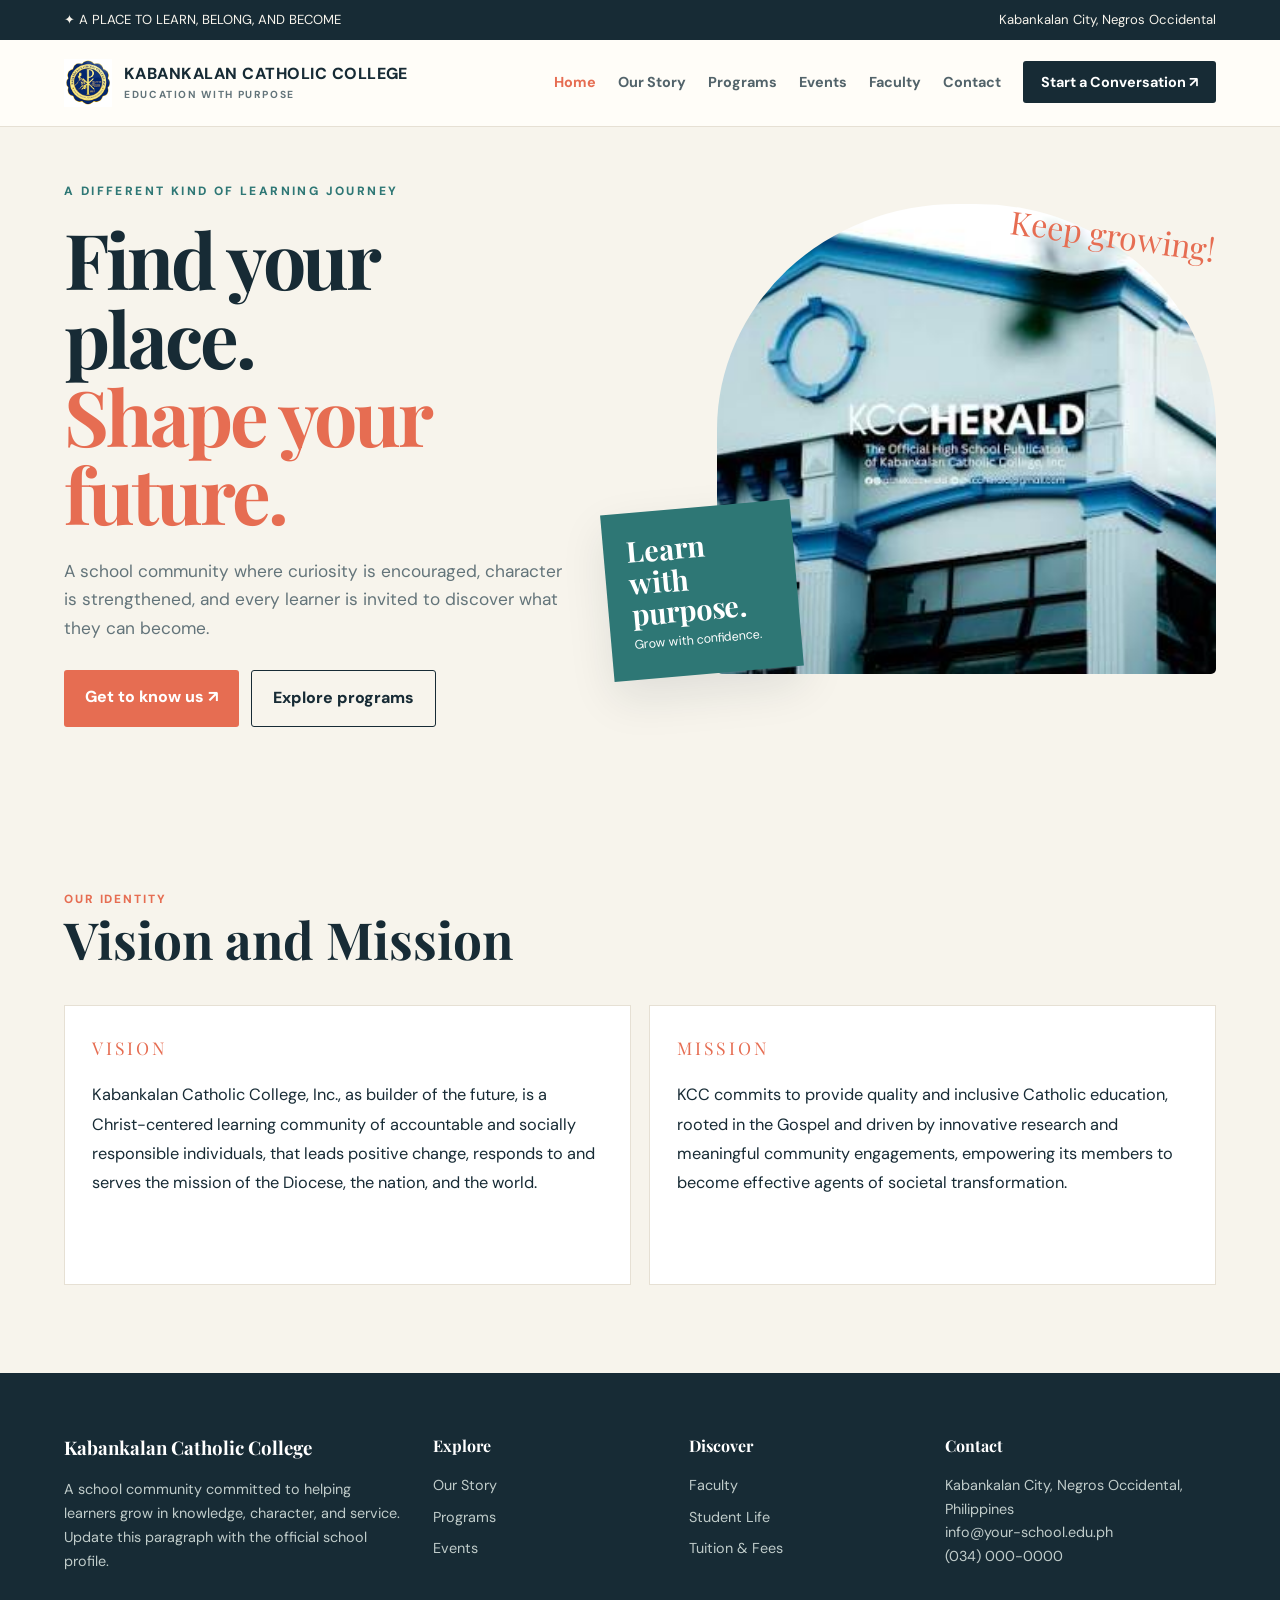
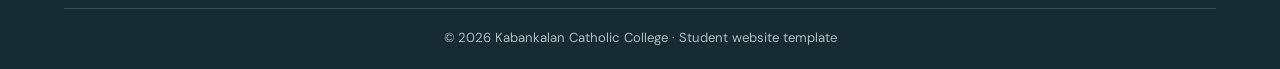
==== commit 46628ee6: "adding mission and vision" ====
--- a/index.html
+++ b/index.html
@@ -1,18 +1,325 @@
 <!doctype html>
-<html lang="en"><head><meta charset="utf-8"><meta name="viewport" content="width=device-width, initial-scale=1">
+
+<html lang="en">
+
+  <head>
+
+    <meta charset="utf-8"><meta name="viewport" content="width=device-width, initial-scale=1">
 <meta name="description" content="A school community where learning, character, and purpose come together.">
-<title>Home | KCC</title><link rel="stylesheet" href="assets/css/style.css"></head><body>
-<div class="announcement"><div class="wrap"><span>✦ A PLACE TO LEARN, BELONG, AND BECOME</span><span>Kabankalan City, Negros Occidental</span></div></div>
-<header class="header"><div class="wrap nav"><a class="logo" href="index.html"><img class="logo-image" src="assets/images/KCC.LOGO.png" alt="Kabankalan Catholic College crest"><span>KABANKALAN CATHOLIC COLLEGE<small>EDUCATION WITH PURPOSE</small></span></a>
-<button class="menu" aria-label="Open menu">☰</button><ul class="navlinks"><li><a class="active" href="index.html">Home</a></li><li><a class="" href="about.html">Our Story</a></li><li><a class="" href="courses.html">Programs</a></li><li><a class="" href="events.html">Events</a></li><li><a class="" href="trainers.html">Faculty</a></li><li><a class="" href="contact.html">Contact</a></li><li><a class="apply" href="contact.html">Start a Conversation ↗</a></li></ul></div></header>
-
-<main><section class="hero"><div class="wrap hero-grid"><div><span class="kicker">A different kind of learning journey</span><h1>Find your place.<br><em>Shape your future.</em></h1><p class="hero-copy">A school community where curiosity is encouraged, character is strengthened, and every learner is invited to discover what they can become.</p><div class="actions"><a class="btn" href="about.html">Get to know us ↗</a><a class="btn btn-ghost" href="courses.html">Explore programs</a></div></div><div class="hero-visual"><span class="scribble">Keep growing!</span><img class="hero-photo" src="assets/images/kccCampus.jpg" alt="Kabankalan Catholic College campus"><div class="hero-stamp"><strong>Learn with<br>purpose.</strong><span>Grow with confidence.</span></div></div></div></section>
-<section class="wrap stats"><div class="stat"><strong>01</strong><span>Curiosity first</span></div><div class="stat"><strong>02</strong><span>Character always</span></div><div class="stat"><strong>03</strong><span>Community matters</span></div><div class="stat"><strong>04</strong><span>Future focused</span></div></section>
-<section class="section"><div class="wrap split"><div class="photo-stack"><img src="https://images.unsplash.com/photo-1509062522246-3755977927d7?auto=format&fit=crop&w=1000&q=85" alt="Students working together in class"></div><div class="content"><span class="mini-label">More than a classroom</span><h2>Education should open doors — and help you find your direction.</h2><p>At KCC, learning is a journey of discovery. Students are encouraged to ask questions, build meaningful skills, and develop values that guide them beyond school.</p><p>Use this section to introduce the school's history, community, and educational approach in your own words.</p><a class="text-link" href="about.html">Read our story ↗</a></div></div></section>
-<section class="section soft"><div class="wrap"><div class="section-top"><div><span class="mini-label">Choose your next step</span><h2>Learning pathways for every stage.</h2></div><p>Explore the educational levels and learning opportunities available in the school. Replace sample descriptions with official program information.</p></div><div class="tiles"><article class="tile"><span class="tile-number">01</span><h3>Basic Education</h3><p>Build strong foundations, discover interests, and develop lifelong learning habits.</p><a class="text-link" href="courses.html">Explore level ↗</a></article><article class="tile"><span class="tile-number">02</span><h3>Senior High School</h3><p>Prepare for further studies, employment, entrepreneurship, and future opportunities.</p><a class="text-link" href="courses.html">Explore strands ↗</a></article><article class="tile"><span class="tile-number">03</span><h3>College Education</h3><p>Grow your knowledge and practical abilities through career-focused learning.</p><a class="text-link" href="courses.html">Explore programs ↗</a></article></div></div></section>
-<section class="quote-band"><div class="wrap"><blockquote>“The goal is not only to prepare students for a career, but to help them become thoughtful people who make a difference.”</blockquote><p>— Our educational aspiration</p></div></section>
-<section class="section"><div class="wrap"><div class="section-top"><div><span class="mini-label">Life at school</span><h2>There is room to explore what makes you, you.</h2></div><p>Discover events, student activities, and the people who make the learning community special.</p></div><div class="tiles"><article class="tile"><span class="tile-number">A</span><h3>Campus Events</h3><p>Celebrate achievements, share talents, and build school memories.</p><a class="text-link" href="events.html">See events ↗</a></article><article class="tile"><span class="tile-number">B</span><h3>Meet the Faculty</h3><p>Get to know the educators who support and guide student learning.</p><a class="text-link" href="trainers.html">Meet the team ↗</a></article><article class="tile"><span class="tile-number">C</span><h3>Student Life</h3><p>Find opportunities to connect, participate, and grow outside class.</p><a class="text-link" href="starter-page.html">Discover more ↗</a></article></div></div></section>
-<section class="section soft"><div class="wrap section-top"><div><span class="mini-label">Your next chapter</span><h2>Curious about becoming part of our community?</h2></div><div><p>Contact the school to ask about admissions, programs, and enrollment requirements.</p><br><a class="btn" href="contact.html">Let's talk ↗</a></div></div></section></main>
-
-<footer class="footer"><div class="wrap"><div class="footer-grid"><div><h3>Kabankalan Catholic College</h3><p>A school community committed to helping learners grow in knowledge, character, and service. Update this paragraph with the official school profile.</p></div><div><h4>Explore</h4><ul><li><a href="about.html">Our Story</a></li><li><a href="courses.html">Programs</a></li><li><a href="events.html">Events</a></li></ul></div><div><h4>Discover</h4><ul><li><a href="trainers.html">Faculty</a></li><li><a href="starter-page.html">Student Life</a></li><li><a href="pricing.html">Tuition & Fees</a></li></ul></div><div><h4>Contact</h4><p>Kabankalan City, Negros Occidental, Philippines</p><p>info@your-school.edu.ph</p><p>(034) 000-0000</p></div></div><div class="copyright">© <span data-year></span> Kabankalan Catholic College · Student website template</div></div></footer>
-<script src="assets/js/script.js"></script></body></html>+<title>Home | KCC</title><link rel="stylesheet" href="assets/css/style.css">
+
+  </head>
+
+  <body>
+
+    <div class="announcement">
+
+      <div class="wrap">
+
+        <span>✦ A PLACE TO LEARN, BELONG, AND BECOME</span><span>Kabankalan City, Negros Occidental</span>
+
+      </div>
+
+    </div>
+
+    <header class="header">
+
+      <div class="wrap nav">
+
+        <a class="logo" href="index.html"><img class="logo-image" src="assets/images/KCC.LOGO.png" alt="Kabankalan Catholic College crest"><span>KABANKALAN CATHOLIC COLLEGE
+
+        <small>
+
+          EDUCATION WITH PURPOSE
+
+        </small>
+
+        </span></a>
+
+        <button class="menu" aria-label="Open menu">
+
+          ☰
+
+        </button>
+
+        <ul class="navlinks">
+
+          <li>
+
+            <a class="active" href="index.html">Home</a>
+
+          </li>
+
+          <li>
+
+            <a class="" href="about.html">Our Story</a>
+
+          </li>
+
+          <li>
+
+            <a class="" href="courses.html">Programs</a>
+
+          </li>
+
+          <li>
+
+            <a class="" href="events.html">Events</a>
+
+          </li>
+
+          <li>
+
+            <a class="" href="trainers.html">Faculty</a>
+
+          </li>
+
+          <li>
+
+            <a class="" href="contact.html">Contact</a>
+
+          </li>
+
+          <li>
+
+            <a class="apply" href="contact.html">Start a Conversation ↗</a>
+
+          </li>
+
+        </ul>
+
+      </div>
+
+    </header>
+
+    <main>
+
+      <section class="hero">
+
+        <div class="wrap hero-grid">
+
+          <div>
+
+            <span class="kicker">A different kind of learning journey</span>
+
+            <h1>
+
+              Find your place.<br><em>Shape your future.</em>
+
+            </h1>
+
+            <p class="hero-copy">
+
+              A school community where curiosity is encouraged, character is strengthened, and every learner is invited to discover what they can become.
+
+            </p>
+
+            <div class="actions">
+
+              <a class="btn" href="about.html">Get to know us ↗</a><a class="btn btn-ghost" href="courses.html">Explore programs</a>
+
+            </div>
+
+          </div>
+
+          <div class="hero-visual">
+
+            <span class="scribble">Keep growing!</span><img class="hero-photo" src="assets/images/kccCampus.jpg" alt="Kabankalan Catholic College campus">
+
+            <div class="hero-stamp">
+
+              <strong>Learn with<br>purpose.</strong><span>Grow with confidence.</span>
+
+            </div>
+
+          </div>
+
+        </div>
+
+      </section>
+
+      <section class="section soft">
+
+        <div class="wrap">
+
+          <div class="section-top">
+
+            <div>
+
+              <span class="mini-label">Our identity</span>
+
+              <h2>
+
+                Vision and Mission
+
+              </h2>
+
+            </div>
+
+          </div>
+
+          <div class="identity-grid">
+
+            <article class="tile">
+
+              <span class="tile-number">VISION</span>
+
+              <p>
+
+                Kabankalan Catholic College, Inc., as builder of the future, is a Christ-centered learning community of accountable and socially responsible individuals, that leads positive change, responds to and serves the mission of the Diocese, the nation, and the world.
+
+              </p>
+
+            </article>
+
+            <article class="tile">
+
+              <span class="tile-number">MISSION</span>
+
+              <p>
+
+                KCC commits to provide quality and inclusive Catholic education, rooted in the Gospel and driven by innovative research and meaningful community engagements, empowering its members to become effective agents of societal transformation.
+
+              </p>
+
+            </article>
+
+          </div>
+
+        </div>
+
+      </section>
+
+    </main>
+
+    <footer class="footer">
+
+      <div class="wrap">
+
+        <div class="footer-grid">
+
+          <div>
+
+            <h3>
+
+              Kabankalan Catholic College
+
+            </h3>
+
+            <p>
+
+              A school community committed to helping learners grow in knowledge, character, and service. Update this paragraph with the official school profile.
+
+            </p>
+
+          </div>
+
+          <div>
+
+            <h4>
+
+              Explore
+
+            </h4>
+
+            <ul>
+
+              <li>
+
+                <a href="about.html">Our Story</a>
+
+              </li>
+
+              <li>
+
+                <a href="courses.html">Programs</a>
+
+              </li>
+
+              <li>
+
+                <a href="events.html">Events</a>
+
+              </li>
+
+            </ul>
+
+          </div>
+
+          <div>
+
+            <h4>
+
+              Discover
+
+            </h4>
+
+            <ul>
+
+              <li>
+
+                <a href="trainers.html">Faculty</a>
+
+              </li>
+
+              <li>
+
+                <a href="starter-page.html">Student Life</a>
+
+              </li>
+
+              <li>
+
+                <a href="pricing.html">Tuition & Fees</a>
+
+              </li>
+
+            </ul>
+
+          </div>
+
+          <div>
+
+            <h4>
+
+              Contact
+
+            </h4>
+
+            <p>
+
+              Kabankalan City, Negros Occidental, Philippines
+
+            </p>
+
+            <p>
+
+              info@your-school.edu.ph
+
+            </p>
+
+            <p>
+
+              (034) 000-0000
+
+            </p>
+
+          </div>
+
+        </div>
+
+        <div class="copyright">
+
+          © <span data-year></span> Kabankalan Catholic College · Student website template
+
+        </div>
+
+      </div>
+
+    </footer>
+
+    <script src="assets/js/script.js"></script>
+
+  </body>
+
+</html>
--- a/assets/css/style.css
+++ b/assets/css/style.css
@@ -1,3 +1,805 @@
 @import url('https://fonts.googleapis.com/css2?family=DM+Sans:wght@400;500;600;700&family=Playfair+Display:wght@600;700;800&display=swap');
-:root{--ink:#172b35;--muted:#63747a;--cream:#f7f4ec;--paper:#fffdf8;--coral:#e66d52;--teal:#2e7775;--line:#e6e0d4;--shadow:0 18px 45px rgba(23,43,53,.10)}
-*{box-sizing:border-box;margin:0;padding:0}html{scroll-behavior:smooth}body{font-family:'DM Sans',Arial,sans-serif;background:var(--paper);color:var(--ink);line-height:1.65}a{text-decoration:none;color:inherit}img{display:block;max-width:100%}.wrap{width:min(1160px,90%);margin:auto}.announcement{background:var(--ink);color:#f7f4ec;font-size:.82rem;padding:9px 0}.announcement .wrap{display:flex;justify-content:space-between;gap:12px;flex-wrap:wrap}.header{background:var(--paper);border-bottom:1px solid var(--line);position:sticky;top:0;z-index:20}.nav{min-height:86px;display:flex;align-items:center;justify-content:space-between;gap:24px}.logo{display:flex;align-items:center;gap:12px;font-weight:800;letter-spacing:.03em}.logo-image{height:48px;width:48px;object-fit:contain}.logo-symbol{height:46px;width:46px;display:grid;place-items:center;background:var(--coral);color:#fff;border-radius:14px 14px 14px 3px;font-family:'Playfair Display',serif;font-size:1.45rem}.logo small{display:block;color:var(--muted);font-size:.64rem;letter-spacing:.16em;font-weight:700}.navlinks{display:flex;gap:22px;align-items:center;list-style:none}.navlinks a{font-size:.9rem;font-weight:700;color:#52636a}.navlinks a:hover,.navlinks a.active{color:var(--coral)}.navlinks .apply{background:var(--ink);color:white;padding:12px 18px;border-radius:3px}.menu{display:none;background:none;border:0;font-size:1.8rem;color:var(--ink)}.hero{background:var(--cream);padding:55px 0 70px;overflow:hidden}.hero-grid{display:grid;grid-template-columns:.9fr 1.1fr;align-items:center;gap:45px}.kicker{font-size:.75rem;letter-spacing:.2em;text-transform:uppercase;color:var(--teal);font-weight:800;display:block;margin-bottom:18px}.hero h1,.page-title{font-family:'Playfair Display',Georgia,serif;font-size:clamp(3rem,6vw,5.6rem);line-height:1.02;letter-spacing:-.04em;margin-bottom:24px}.hero h1 em{font-style:normal;color:var(--coral)}.hero-copy{font-size:1.08rem;color:var(--muted);max-width:500px;margin-bottom:28px}.actions{display:flex;gap:12px;flex-wrap:wrap}.btn{display:inline-block;background:var(--coral);color:#fff;padding:14px 21px;font-weight:800;border-radius:3px;transition:.2s}.btn:hover{transform:translateY(-3px)}.btn-ghost{border:1px solid var(--ink);color:var(--ink);background:transparent}.hero-visual{position:relative;min-height:500px}.hero-photo{width:82%;height:470px;object-fit:cover;margin-left:auto;border-radius:48% 48% 5px 5px;background:var(--paper)}.hero-stamp{position:absolute;left:0;bottom:30px;background:var(--teal);color:#fff;padding:23px;width:190px;transform:rotate(-5deg);box-shadow:var(--shadow)}.hero-stamp strong{font-family:'Playfair Display',serif;font-size:1.8rem;display:block;line-height:1.1}.hero-stamp span{font-size:.78rem}.scribble{position:absolute;right:0;top:5px;color:var(--coral);font-family:'Playfair Display',serif;font-size:2rem;transform:rotate(8deg)}.section{padding:88px 0}.soft{background:var(--cream)}.section-top{display:flex;justify-content:space-between;align-items:end;gap:30px;margin-bottom:38px}.section-top h2,.content h2{font-family:'Playfair Display',serif;font-size:clamp(2rem,4vw,3.3rem);line-height:1.1;max-width:650px}.section-top p{max-width:390px;color:var(--muted)}.split{display:grid;grid-template-columns:1fr 1fr;gap:55px;align-items:center}.photo-stack{position:relative;padding:0 35px 35px 0}.photo-stack img{height:430px;width:100%;object-fit:cover;border-radius:3px}.photo-stack:after{content:'';position:absolute;right:0;bottom:0;width:65%;height:65%;border:2px solid var(--coral);z-index:-1}.content p{color:var(--muted);margin:18px 0}.mini-label{font-size:.74rem;color:var(--coral);font-weight:800;letter-spacing:.16em;text-transform:uppercase}.tiles{display:grid;grid-template-columns:repeat(3,1fr);gap:18px}.tile{background:#fff;border:1px solid var(--line);padding:27px;min-height:230px;transition:.2s}.tile:hover{box-shadow:var(--shadow);transform:translateY(-4px)}.tile-number{font-family:'Playfair Display',serif;font-size:2rem;color:var(--coral)}.tile h3{font-family:'Playfair Display',serif;font-size:1.35rem;margin:13px 0 8px}.tile p{font-size:.94rem;color:var(--muted)}.course-card{background:#fff;border:1px solid var(--line)}.course-card img{width:100%;height:210px;object-fit:cover}.course-card .inner{padding:22px}.course-card h3{font-family:'Playfair Display',serif;font-size:1.35rem}.course-card p{color:var(--muted);font-size:.94rem;margin:8px 0 14px}.text-link{font-weight:800;color:var(--teal)}.quote-band{background:var(--teal);color:white;padding:70px 0}.quote-band blockquote{font-family:'Playfair Display',serif;font-size:clamp(1.8rem,4vw,3.3rem);line-height:1.2;max-width:900px}.quote-band p{margin-top:20px;color:#d7e9e5}.page-head{background:var(--cream);padding:70px 0 60px}.page-head .page-title{font-size:clamp(2.8rem,5vw,4.6rem);margin:8px 0}.crumb{font-size:.86rem;color:var(--muted)}.crumb a{color:var(--coral);font-weight:700}.stats{display:grid;grid-template-columns:repeat(4,1fr);gap:12px;padding:32px 0}.stat{border-left:3px solid var(--coral);padding-left:18px}.stat strong{display:block;font-family:'Playfair Display',serif;font-size:2rem}.stat span{font-size:.82rem;color:var(--muted)}.two-col{display:grid;grid-template-columns:1.8fr 1fr;gap:40px}.sidebox{background:var(--cream);padding:26px;height:max-content}.sidebox h3{font-family:'Playfair Display',serif;font-size:1.5rem;margin-bottom:14px}.sidebox p,.sidebox li{color:var(--muted);font-size:.92rem}.sidebox ul{padding-left:18px}.event{display:grid;grid-template-columns:100px 1fr;gap:22px;padding:23px 0;border-bottom:1px solid var(--line)}.event-date{background:var(--ink);color:white;text-align:center;padding:12px}.event-date b{display:block;color:#f2a28e;font-family:'Playfair Display',serif;font-size:2rem;line-height:1.1}.event h3{font-family:'Playfair Display',serif;font-size:1.35rem}.event p{color:var(--muted)}.profile{text-align:center;background:#fff;border:1px solid var(--line)}.profile img{height:280px;width:100%;object-fit:cover}.profile div{padding:20px}.profile h3{font-family:'Playfair Display',serif;font-size:1.3rem}.profile p{color:var(--muted);font-size:.9rem}.price-card{padding:30px;background:#fff;border:1px solid var(--line);border-top:5px solid var(--teal)}.price-card h3{font-family:'Playfair Display',serif;font-size:1.5rem}.price-card ul{list-style:none;margin:20px 0;color:var(--muted)}.price-card li{padding:8px 0;border-bottom:1px solid var(--line)}.form{display:grid;gap:14px}.form input,.form textarea,.form select{width:100%;padding:14px;border:1px solid var(--line);background:#fff;font:inherit}.form textarea{min-height:145px}.footer{background:var(--ink);color:#fff;padding:60px 0 20px}.footer-grid{display:grid;grid-template-columns:1.5fr 1fr 1fr 1.2fr;gap:30px}.footer h3,.footer h4{font-family:'Playfair Display',serif;margin-bottom:14px}.footer p,.footer li{color:#c0ccca;font-size:.9rem}.footer ul{list-style:none}.footer li{margin:8px 0}.footer a:hover{color:#f2a28e}.copyright{border-top:1px solid #3b4e55;margin-top:35px;padding-top:18px;text-align:center;color:#aebcbb;font-size:.82rem}.contact-box{padding:22px;background:var(--cream);margin-bottom:13px}.contact-box b{display:block}.muted{color:var(--muted)}@media(max-width:850px){.navlinks{gap:12px}.navlinks a{font-size:.8rem}.hero-grid{grid-template-columns:1fr}.hero-visual{min-height:390px}.hero-photo{height:370px}.tiles{grid-template-columns:repeat(2,1fr)}.footer-grid{grid-template-columns:repeat(2,1fr)}}@media(max-width:680px){.menu{display:block}.navlinks{display:none;position:absolute;top:86px;left:0;right:0;background:var(--paper);padding:18px 5%;flex-direction:column;align-items:stretch;border-bottom:1px solid var(--line)}.navlinks.open{display:flex}.navlinks a{display:block;padding:8px}.navlinks .apply{display:inline-block;width:max-content}.hero{padding-top:40px}.hero h1{font-size:3.3rem}.hero-visual{min-height:330px}.hero-photo{height:320px;width:90%}.hero-stamp{width:155px;padding:15px}.section{padding:62px 0}.section-top{display:block}.section-top p{margin-top:15px}.split,.two-col{grid-template-columns:1fr}.tiles{grid-template-columns:1fr}.stats{grid-template-columns:repeat(2,1fr)}.footer-grid{grid-template-columns:1fr}.event{grid-template-columns:75px 1fr}}
+
+:root {
+  --ink: #172b35;
+  --muted: #63747a;
+  --cream: #f7f4ec;
+  --paper: #fffdf8;
+  --coral: #e66d52;
+  --teal: #2e7775;
+  --line: #e6e0d4;
+  --shadow: 0 18px 45px rgba(23, 43, 53, 0.10);
+}
+
+/* Base */
+* {
+  box-sizing: border-box;
+  margin: 0;
+  padding: 0;
+}
+
+html {
+  scroll-behavior: smooth;
+}
+
+body {
+  background: var(--paper);
+  color: var(--ink);
+  font-family: 'DM Sans', Arial, sans-serif;
+  line-height: 1.65;
+}
+
+a {
+  color: inherit;
+  text-decoration: none;
+}
+
+img {
+  display: block;
+  max-width: 100%;
+}
+
+.wrap {
+  width: min(1160px, 90%);
+  margin: auto;
+}
+
+.muted {
+  color: var(--muted);
+}
+
+/* Announcement and header */
+.announcement {
+  background: var(--ink);
+  color: #f7f4ec;
+  font-size: 0.82rem;
+  padding: 9px 0;
+}
+
+.announcement .wrap {
+  display: flex;
+  flex-wrap: wrap;
+  justify-content: space-between;
+  gap: 12px;
+}
+
+.header {
+  background: var(--paper);
+  border-bottom: 1px solid var(--line);
+  position: sticky;
+  top: 0;
+  z-index: 20;
+}
+
+.nav {
+  min-height: 86px;
+  display: flex;
+  align-items: center;
+  justify-content: space-between;
+  gap: 24px;
+}
+
+.logo {
+  display: flex;
+  align-items: center;
+  gap: 12px;
+  font-weight: 800;
+  letter-spacing: 0.03em;
+}
+
+.logo-image {
+  width: 48px;
+  height: 48px;
+  object-fit: contain;
+}
+
+.logo-symbol {
+  width: 46px;
+  height: 46px;
+  display: grid;
+  place-items: center;
+  background: var(--coral);
+  border-radius: 14px 14px 14px 3px;
+  color: #fff;
+  font-family: 'Playfair Display', serif;
+  font-size: 1.45rem;
+}
+
+.logo small {
+  display: block;
+  color: var(--muted);
+  font-size: 0.64rem;
+  font-weight: 700;
+  letter-spacing: 0.16em;
+}
+
+.navlinks {
+  display: flex;
+  align-items: center;
+  gap: 22px;
+  list-style: none;
+}
+
+.navlinks a {
+  color: #52636a;
+  font-size: 0.9rem;
+  font-weight: 700;
+}
+
+.navlinks a:hover,
+.navlinks a.active {
+  color: var(--coral);
+}
+
+.navlinks .apply {
+  background: var(--ink);
+  border-radius: 3px;
+  color: white;
+  padding: 12px 18px;
+}
+
+.menu {
+  display: none;
+  background: none;
+  border: 0;
+  color: var(--ink);
+  font-size: 1.8rem;
+}
+
+/* Hero */
+.hero {
+  background: var(--cream);
+  padding: 55px 0 70px;
+  overflow: hidden;
+}
+
+.hero-grid {
+  display: grid;
+  grid-template-columns: 0.9fr 1.1fr;
+  align-items: center;
+  gap: 45px;
+}
+
+.kicker {
+  display: block;
+  margin-bottom: 18px;
+  color: var(--teal);
+  font-size: 0.75rem;
+  font-weight: 800;
+  letter-spacing: 0.2em;
+  text-transform: uppercase;
+}
+
+.hero h1,
+.page-title {
+  margin-bottom: 24px;
+  font-family: 'Playfair Display', Georgia, serif;
+  font-size: clamp(3rem, 6vw, 5.6rem);
+  letter-spacing: -0.04em;
+  line-height: 1.02;
+}
+
+.hero h1 em {
+  color: var(--coral);
+  font-style: normal;
+}
+
+.hero-copy {
+  max-width: 500px;
+  margin-bottom: 28px;
+  color: var(--muted);
+  font-size: 1.08rem;
+}
+
+.actions {
+  display: flex;
+  flex-wrap: wrap;
+  gap: 12px;
+}
+
+.btn {
+  display: inline-block;
+  background: var(--coral);
+  border-radius: 3px;
+  color: #fff;
+  font-weight: 800;
+  padding: 14px 21px;
+  transition: 0.2s;
+}
+
+.btn:hover {
+  transform: translateY(-3px);
+}
+
+.btn-ghost {
+  background: transparent;
+  border: 1px solid var(--ink);
+  color: var(--ink);
+}
+
+.hero-visual {
+  min-height: 500px;
+  position: relative;
+}
+
+.hero-photo {
+  width: 82%;
+  height: 470px;
+  margin-left: auto;
+  background: var(--paper);
+  border-radius: 48% 48% 5px 5px;
+  object-fit: cover;
+}
+
+.hero-stamp {
+  width: 190px;
+  position: absolute;
+  bottom: 30px;
+  left: 0;
+  background: var(--teal);
+  box-shadow: var(--shadow);
+  color: #fff;
+  padding: 23px;
+  transform: rotate(-5deg);
+}
+
+.hero-stamp strong {
+  display: block;
+  font-family: 'Playfair Display', serif;
+  font-size: 1.8rem;
+  line-height: 1.1;
+}
+
+.hero-stamp span {
+  font-size: 0.78rem;
+}
+
+.scribble {
+  position: absolute;
+  top: 5px;
+  right: 0;
+  color: var(--coral);
+  font-family: 'Playfair Display', serif;
+  font-size: 2rem;
+  transform: rotate(8deg);
+}
+
+/* Shared sections */
+.section {
+  padding: 88px 0;
+}
+
+.soft {
+  background: var(--cream);
+}
+
+.section-top {
+  display: flex;
+  align-items: end;
+  justify-content: space-between;
+  gap: 30px;
+  margin-bottom: 38px;
+}
+
+.section-top h2,
+.content h2 {
+  max-width: 650px;
+  font-family: 'Playfair Display', serif;
+  font-size: clamp(2rem, 4vw, 3.3rem);
+  line-height: 1.1;
+}
+
+.section-top p {
+  max-width: 390px;
+  color: var(--muted);
+}
+
+.split {
+  display: grid;
+  grid-template-columns: 1fr 1fr;
+  align-items: center;
+  gap: 55px;
+}
+
+.photo-stack {
+  position: relative;
+  padding: 0 35px 35px 0;
+}
+
+.photo-stack img {
+  width: 100%;
+  height: 430px;
+  border-radius: 3px;
+  object-fit: cover;
+}
+
+.photo-stack::after {
+  content: '';
+  width: 65%;
+  height: 65%;
+  position: absolute;
+  right: 0;
+  bottom: 0;
+  border: 2px solid var(--coral);
+  z-index: -1;
+}
+
+.content p {
+  margin: 18px 0;
+  color: var(--muted);
+}
+
+.mini-label {
+  color: var(--coral);
+  font-size: 0.74rem;
+  font-weight: 800;
+  letter-spacing: 0.16em;
+  text-transform: uppercase;
+}
+
+.tiles {
+  display: grid;
+  grid-template-columns: repeat(3, 1fr);
+  gap: 18px;
+}
+
+.tile {
+  min-height: 230px;
+  background: #fff;
+  border: 1px solid var(--line);
+  padding: 27px;
+  transition: 0.2s;
+}
+
+.tile:hover {
+  box-shadow: var(--shadow);
+  transform: translateY(-4px);
+}
+
+.tile-number {
+  color: var(--coral);
+  font-family: 'Playfair Display', serif;
+  font-size: 2rem;
+}
+
+.tile h3 {
+  margin: 13px 0 8px;
+  font-family: 'Playfair Display', serif;
+  font-size: 1.35rem;
+}
+
+.tile p {
+  color: var(--muted);
+  font-size: 0.94rem;
+}
+
+.identity-grid {
+  display: grid;
+  grid-template-columns: repeat(2, 1fr);
+  gap: 18px;
+}
+
+.identity-grid .tile {
+  min-height: 280px;
+}
+
+.identity-grid .tile-number {
+  display: block;
+  margin-bottom: 18px;
+  font-size: 1.1rem;
+  letter-spacing: 0.16em;
+}
+
+.identity-grid .tile p {
+  color: var(--ink);
+  font-size: 1.02rem;
+  line-height: 1.8;
+}
+
+/* Cards */
+.course-card {
+  background: #fff;
+  border: 1px solid var(--line);
+}
+
+.course-card img {
+  width: 100%;
+  height: 210px;
+  object-fit: cover;
+}
+
+.course-card .inner {
+  padding: 22px;
+}
+
+.course-card h3,
+.profile h3,
+.price-card h3,
+.sidebox h3 {
+  font-family: 'Playfair Display', serif;
+}
+
+.course-card h3 {
+  font-size: 1.35rem;
+}
+
+.course-card p {
+  margin: 8px 0 14px;
+  color: var(--muted);
+  font-size: 0.94rem;
+}
+
+.text-link {
+  color: var(--teal);
+  font-weight: 800;
+}
+
+.quote-band {
+  background: var(--teal);
+  color: white;
+  padding: 70px 0;
+}
+
+.quote-band blockquote {
+  max-width: 900px;
+  font-family: 'Playfair Display', serif;
+  font-size: clamp(1.8rem, 4vw, 3.3rem);
+  line-height: 1.2;
+}
+
+.quote-band p {
+  margin-top: 20px;
+  color: #d7e9e5;
+}
+
+/* Page headings */
+.page-head {
+  background: var(--cream);
+  padding: 70px 0 60px;
+}
+
+.page-head .page-title {
+  margin: 8px 0;
+  font-size: clamp(2.8rem, 5vw, 4.6rem);
+}
+
+.crumb {
+  color: var(--muted);
+  font-size: 0.86rem;
+}
+
+.crumb a {
+  color: var(--coral);
+  font-weight: 700;
+}
+
+.stats {
+  display: grid;
+  grid-template-columns: repeat(4, 1fr);
+  gap: 12px;
+  padding: 32px 0;
+}
+
+.stat {
+  border-left: 3px solid var(--coral);
+  padding-left: 18px;
+}
+
+.stat strong {
+  display: block;
+  font-family: 'Playfair Display', serif;
+  font-size: 2rem;
+}
+
+.stat span {
+  color: var(--muted);
+  font-size: 0.82rem;
+}
+
+/* Two-column content */
+.two-col {
+  display: grid;
+  grid-template-columns: 1.8fr 1fr;
+  gap: 40px;
+}
+
+.sidebox {
+  height: max-content;
+  background: var(--cream);
+  padding: 26px;
+}
+
+.sidebox h3 {
+  margin-bottom: 14px;
+  font-size: 1.5rem;
+}
+
+.sidebox p,
+.sidebox li {
+  color: var(--muted);
+  font-size: 0.92rem;
+}
+
+.sidebox ul {
+  padding-left: 18px;
+}
+
+/* Events */
+.event {
+  display: grid;
+  grid-template-columns: 100px 1fr;
+  gap: 22px;
+  border-bottom: 1px solid var(--line);
+  padding: 23px 0;
+}
+
+.event-date {
+  background: var(--ink);
+  color: white;
+  padding: 12px;
+  text-align: center;
+}
+
+.event-date b {
+  display: block;
+  color: #f2a28e;
+  font-family: 'Playfair Display', serif;
+  font-size: 2rem;
+  line-height: 1.1;
+}
+
+.event h3 {
+  font-family: 'Playfair Display', serif;
+  font-size: 1.35rem;
+}
+
+.event p {
+  color: var(--muted);
+}
+
+/* Profiles and fees */
+.profile {
+  background: #fff;
+  border: 1px solid var(--line);
+  text-align: center;
+}
+
+.profile img {
+  width: 100%;
+  height: 280px;
+  object-fit: cover;
+}
+
+.profile div {
+  padding: 20px;
+}
+
+.profile h3 {
+  font-size: 1.3rem;
+}
+
+.profile p {
+  color: var(--muted);
+  font-size: 0.9rem;
+}
+
+.price-card {
+  background: #fff;
+  border: 1px solid var(--line);
+  border-top: 5px solid var(--teal);
+  padding: 30px;
+}
+
+.price-card h3 {
+  font-size: 1.5rem;
+}
+
+.price-card ul {
+  margin: 20px 0;
+  color: var(--muted);
+  list-style: none;
+}
+
+.price-card li {
+  border-bottom: 1px solid var(--line);
+  padding: 8px 0;
+}
+
+/* Forms */
+.form {
+  display: grid;
+  gap: 14px;
+}
+
+.form input,
+.form textarea,
+.form select {
+  width: 100%;
+  background: #fff;
+  border: 1px solid var(--line);
+  font: inherit;
+  padding: 14px;
+}
+
+.form textarea {
+  min-height: 145px;
+}
+
+.contact-box {
+  margin-bottom: 13px;
+  background: var(--cream);
+  padding: 22px;
+}
+
+.contact-box b {
+  display: block;
+}
+
+/* Footer */
+.footer {
+  background: var(--ink);
+  color: #fff;
+  padding: 60px 0 20px;
+}
+
+.footer-grid {
+  display: grid;
+  grid-template-columns: 1.5fr 1fr 1fr 1.2fr;
+  gap: 30px;
+}
+
+.footer h3,
+.footer h4 {
+  margin-bottom: 14px;
+  font-family: 'Playfair Display', serif;
+}
+
+.footer p,
+.footer li {
+  color: #c0ccca;
+  font-size: 0.9rem;
+}
+
+.footer ul {
+  list-style: none;
+}
+
+.footer li {
+  margin: 8px 0;
+}
+
+.footer a:hover {
+  color: #f2a28e;
+}
+
+.copyright {
+  margin-top: 35px;
+  border-top: 1px solid #3b4e55;
+  color: #aebcbb;
+  font-size: 0.82rem;
+  padding-top: 18px;
+  text-align: center;
+}
+
+/* Responsive layout */
+@media (max-width: 850px) {
+  .navlinks {
+    gap: 12px;
+  }
+
+  .navlinks a {
+    font-size: 0.8rem;
+  }
+
+  .hero-grid {
+    grid-template-columns: 1fr;
+  }
+
+  .hero-visual {
+    min-height: 390px;
+  }
+
+  .hero-photo {
+    height: 370px;
+  }
+
+  .tiles {
+    grid-template-columns: repeat(2, 1fr);
+  }
+
+  .footer-grid {
+    grid-template-columns: repeat(2, 1fr);
+  }
+}
+
+@media (max-width: 680px) {
+  .menu {
+    display: block;
+  }
+
+  .navlinks {
+    display: none;
+    position: absolute;
+    top: 86px;
+    right: 0;
+    left: 0;
+    flex-direction: column;
+    align-items: stretch;
+    background: var(--paper);
+    border-bottom: 1px solid var(--line);
+    padding: 18px 5%;
+  }
+
+  .navlinks.open {
+    display: flex;
+  }
+
+  .navlinks a {
+    display: block;
+    padding: 8px;
+  }
+
+  .navlinks .apply {
+    display: inline-block;
+    width: max-content;
+  }
+
+  .hero {
+    padding-top: 40px;
+  }
+
+  .hero h1 {
+    font-size: 3.3rem;
+  }
+
+  .hero-visual {
+    min-height: 330px;
+  }
+
+  .hero-photo {
+    width: 90%;
+    height: 320px;
+  }
+
+  .hero-stamp {
+    width: 155px;
+    padding: 15px;
+  }
+
+  .section {
+    padding: 62px 0;
+  }
+
+  .section-top {
+    display: block;
+  }
+
+  .section-top p {
+    margin-top: 15px;
+  }
+
+  .split,
+  .two-col {
+    grid-template-columns: 1fr;
+  }
+
+  .tiles {
+    grid-template-columns: 1fr;
+  }
+
+  .identity-grid {
+    grid-template-columns: 1fr;
+  }
+
+  .stats {
+    grid-template-columns: repeat(2, 1fr);
+  }
+
+  .footer-grid {
+    grid-template-columns: 1fr;
+  }
+
+  .event {
+    grid-template-columns: 75px 1fr;
+  }
+}
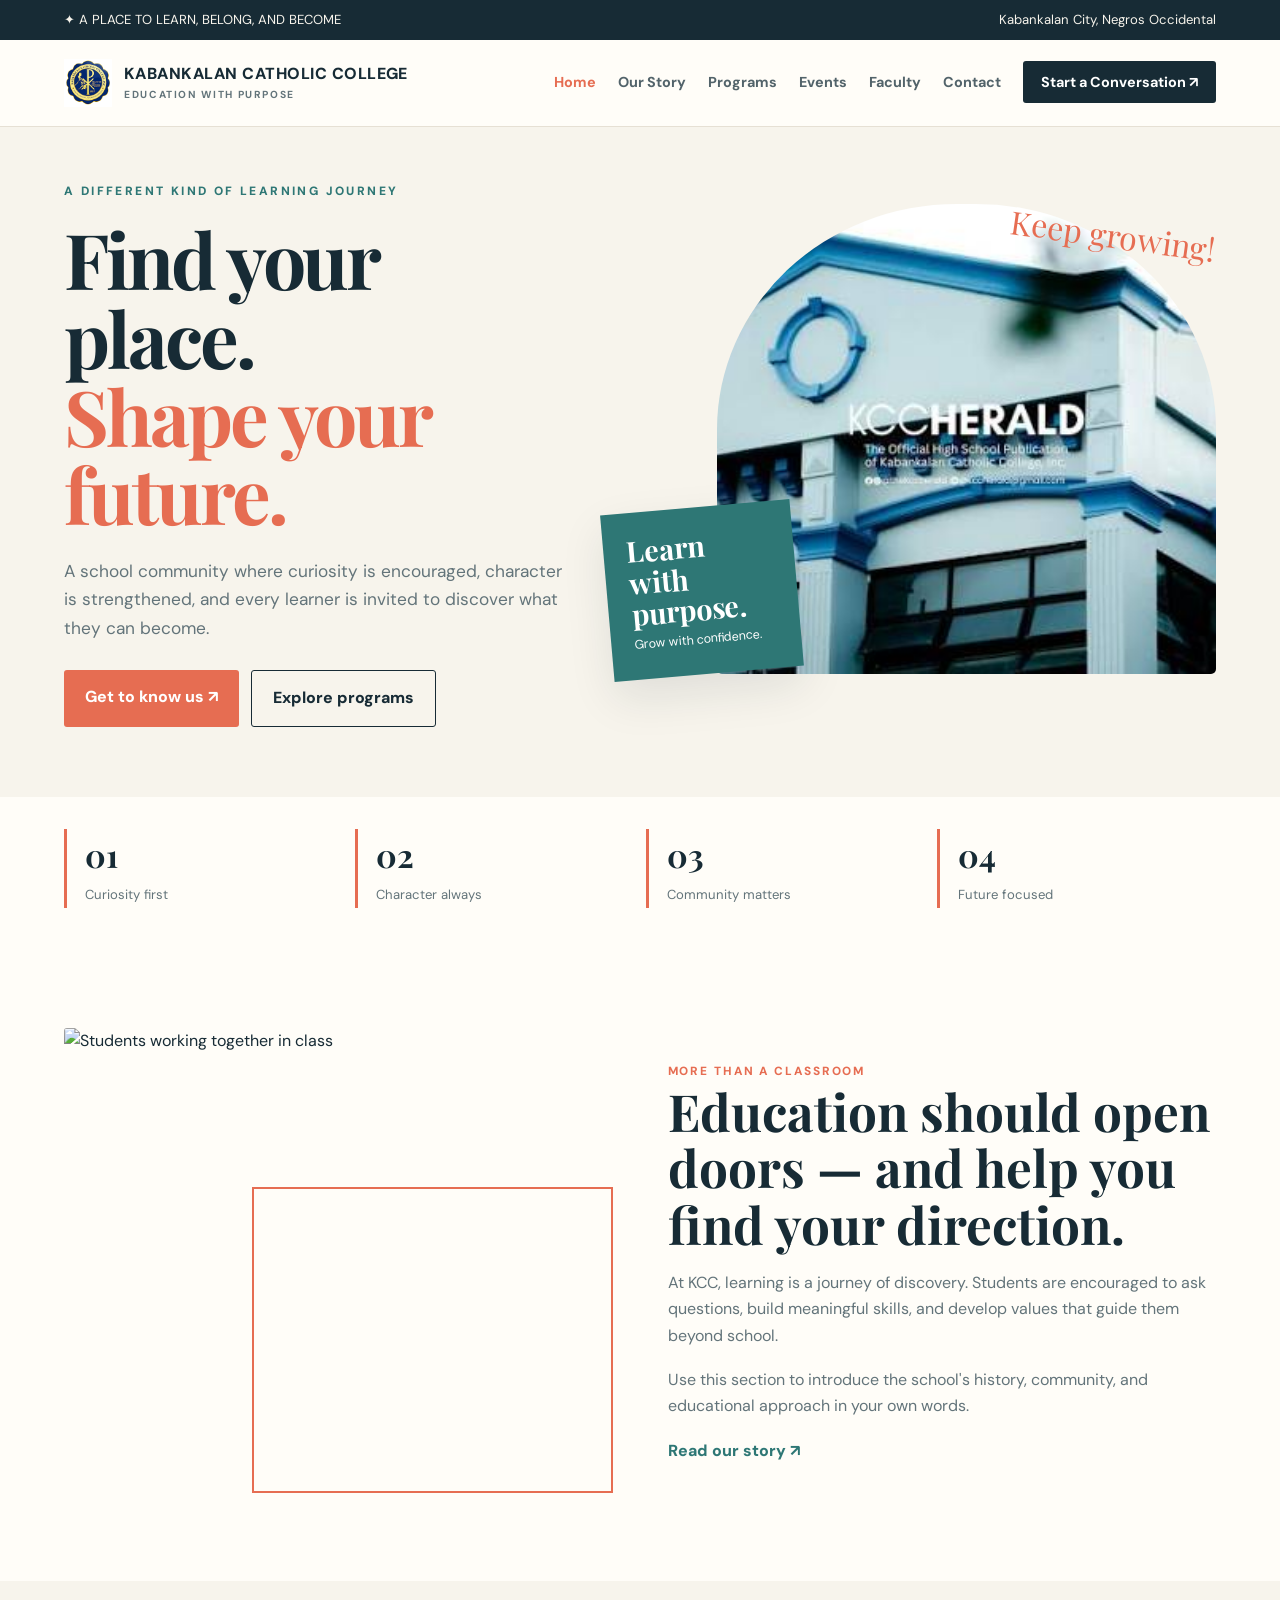
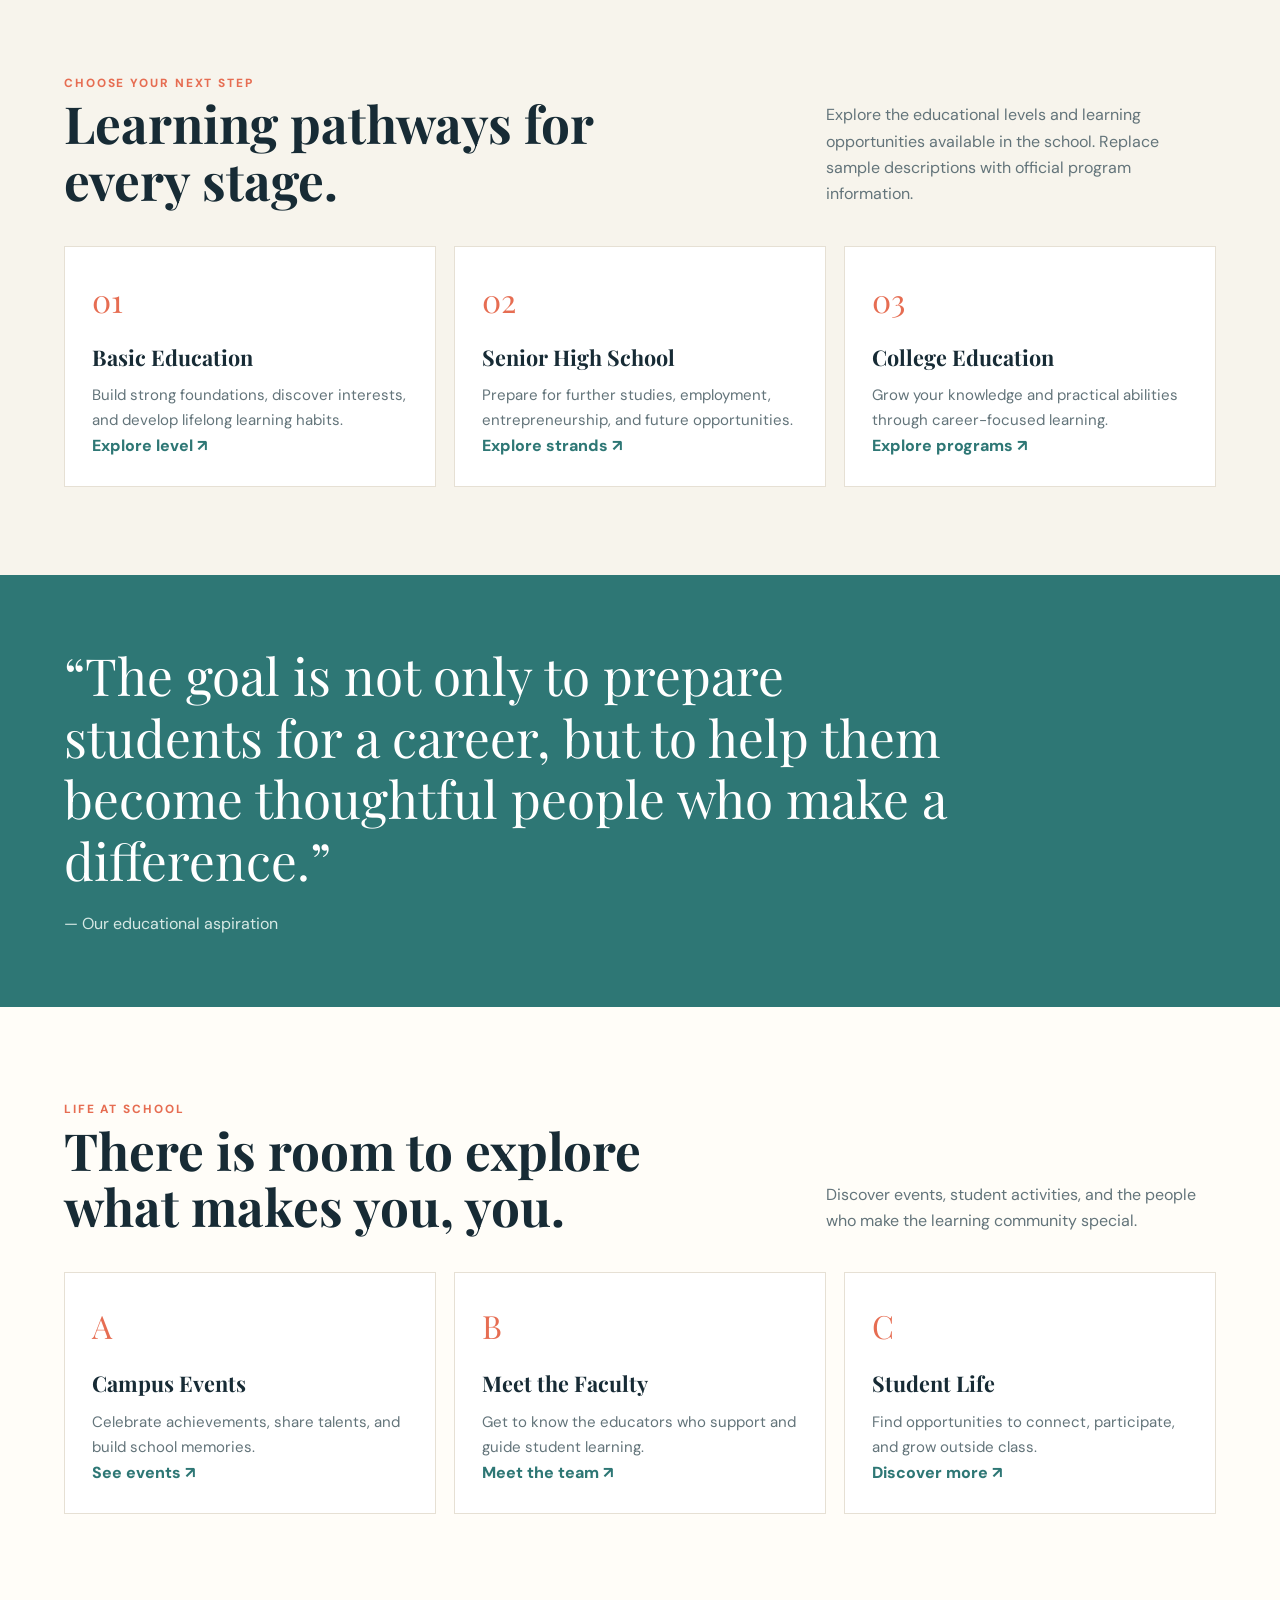
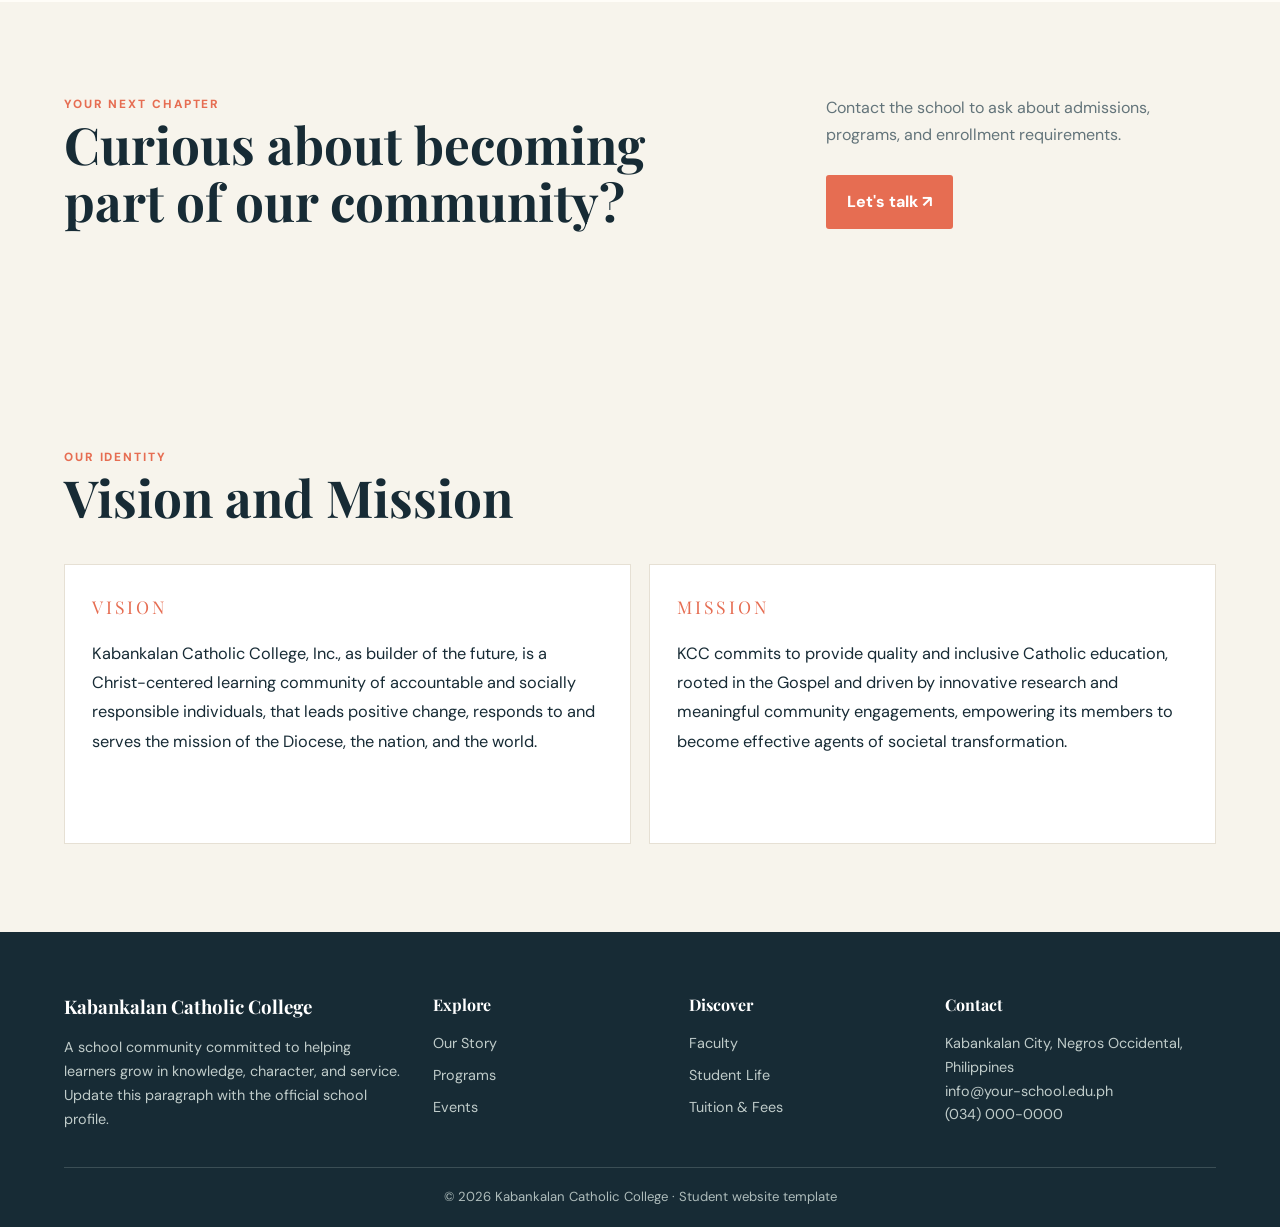
==== commit 713098e9: "adding programs" ====
--- a/index.html
+++ b/index.html
@@ -138,6 +138,74 @@
 
       </section>
 
+      <section class="wrap stats">
+
+        <div class="stat">
+
+          <strong>01</strong><span>Curiosity first</span>
+
+        </div>
+
+        <div class="stat">
+
+          <strong>02</strong><span>Character always</span>
+
+        </div>
+
+        <div class="stat">
+
+          <strong>03</strong><span>Community matters</span>
+
+        </div>
+
+        <div class="stat">
+
+          <strong>04</strong><span>Future focused</span>
+
+        </div>
+
+      </section>
+
+      <section class="section">
+
+        <div class="wrap split">
+
+          <div class="photo-stack">
+
+            <img src="https://images.unsplash.com/photo-1509062522246-3755977927d7?auto=format&fit=crop&w=1000&q=85" alt="Students working together in class">
+
+          </div>
+
+          <div class="content">
+
+            <span class="mini-label">More than a classroom</span>
+
+            <h2>
+
+              Education should open doors — and help you find your direction.
+
+            </h2>
+
+            <p>
+
+              At KCC, learning is a journey of discovery. Students are encouraged to ask questions, build meaningful skills, and develop values that guide them beyond school.
+
+            </p>
+
+            <p>
+
+              Use this section to introduce the school's history, community, and educational approach in your own words.
+
+            </p>
+
+            <a class="text-link" href="about.html">Read our story ↗</a>
+
+          </div>
+
+        </div>
+
+      </section>
+
       <section class="section soft">
 
         <div class="wrap">
@@ -146,6 +214,246 @@
 
             <div>
 
+              <span class="mini-label">Choose your next step</span>
+
+              <h2>
+
+                Learning pathways for every stage.
+
+              </h2>
+
+            </div>
+
+            <p>
+
+              Explore the educational levels and learning opportunities available in the school. Replace sample descriptions with official program information.
+
+            </p>
+
+          </div>
+
+          <div class="tiles">
+
+            <article class="tile">
+
+              <span class="tile-number">01</span>
+
+              <h3>
+
+                Basic Education
+
+              </h3>
+
+              <p>
+
+                Build strong foundations, discover interests, and develop lifelong learning habits.
+
+              </p>
+
+              <a class="text-link" href="courses.html">Explore level ↗</a>
+
+            </article>
+
+            <article class="tile">
+
+              <span class="tile-number">02</span>
+
+              <h3>
+
+                Senior High School
+
+              </h3>
+
+              <p>
+
+                Prepare for further studies, employment, entrepreneurship, and future opportunities.
+
+              </p>
+
+              <a class="text-link" href="courses.html">Explore strands ↗</a>
+
+            </article>
+
+            <article class="tile">
+
+              <span class="tile-number">03</span>
+
+              <h3>
+
+                College Education
+
+              </h3>
+
+              <p>
+
+                Grow your knowledge and practical abilities through career-focused learning.
+
+              </p>
+
+              <a class="text-link" href="courses.html">Explore programs ↗</a>
+
+            </article>
+
+          </div>
+
+        </div>
+
+      </section>
+
+      <section class="quote-band">
+
+        <div class="wrap">
+
+          <blockquote>
+
+            “The goal is not only to prepare students for a career, but to help them become thoughtful people who make a difference.”
+
+          </blockquote>
+
+          <p>
+
+            — Our educational aspiration
+
+          </p>
+
+        </div>
+
+      </section>
+
+      <section class="section">
+
+        <div class="wrap">
+
+          <div class="section-top">
+
+            <div>
+
+              <span class="mini-label">Life at school</span>
+
+              <h2>
+
+                There is room to explore what makes you, you.
+
+              </h2>
+
+            </div>
+
+            <p>
+
+              Discover events, student activities, and the people who make the learning community special.
+
+            </p>
+
+          </div>
+
+          <div class="tiles">
+
+            <article class="tile">
+
+              <span class="tile-number">A</span>
+
+              <h3>
+
+                Campus Events
+
+              </h3>
+
+              <p>
+
+                Celebrate achievements, share talents, and build school memories.
+
+              </p>
+
+              <a class="text-link" href="events.html">See events ↗</a>
+
+            </article>
+
+            <article class="tile">
+
+              <span class="tile-number">B</span>
+
+              <h3>
+
+                Meet the Faculty
+
+              </h3>
+
+              <p>
+
+                Get to know the educators who support and guide student learning.
+
+              </p>
+
+              <a class="text-link" href="trainers.html">Meet the team ↗</a>
+
+            </article>
+
+            <article class="tile">
+
+              <span class="tile-number">C</span>
+
+              <h3>
+
+                Student Life
+
+              </h3>
+
+              <p>
+
+                Find opportunities to connect, participate, and grow outside class.
+
+              </p>
+
+              <a class="text-link" href="starter-page.html">Discover more ↗</a>
+
+            </article>
+
+          </div>
+
+        </div>
+
+      </section>
+
+      <section class="section soft">
+
+        <div class="wrap section-top">
+
+          <div>
+
+            <span class="mini-label">Your next chapter</span>
+
+            <h2>
+
+              Curious about becoming part of our community?
+
+            </h2>
+
+          </div>
+
+          <div>
+
+            <p>
+
+              Contact the school to ask about admissions, programs, and enrollment requirements.
+
+            </p>
+
+            <br><a class="btn" href="contact.html">Let's talk ↗</a>
+
+          </div>
+
+        </div>
+
+      </section>
+
+      <section class="section soft">
+
+        <div class="wrap">
+
+          <div class="section-top">
+
+            <div>
+
               <span class="mini-label">Our identity</span>
 
               <h2>
--- a/assets/css/style.css
+++ b/assets/css/style.css
@@ -427,6 +427,33 @@
   margin: 8px 0 14px;
   color: var(--muted);
   font-size: 0.94rem;
+}
+
+.program-tiles {
+  align-items: start;
+}
+
+.course-card h4 {
+  margin: 18px 0 8px;
+  font-size: 0.9rem;
+  text-transform: uppercase;
+  letter-spacing: 0.08em;
+}
+
+.course-list {
+  margin: 8px 0 14px;
+  padding-left: 18px;
+  color: var(--muted);
+  font-size: 0.94rem;
+}
+
+.course-list ul {
+  margin-top: 6px;
+  padding-left: 18px;
+}
+
+.college-list li {
+  margin-bottom: 7px;
 }
 
 .text-link {
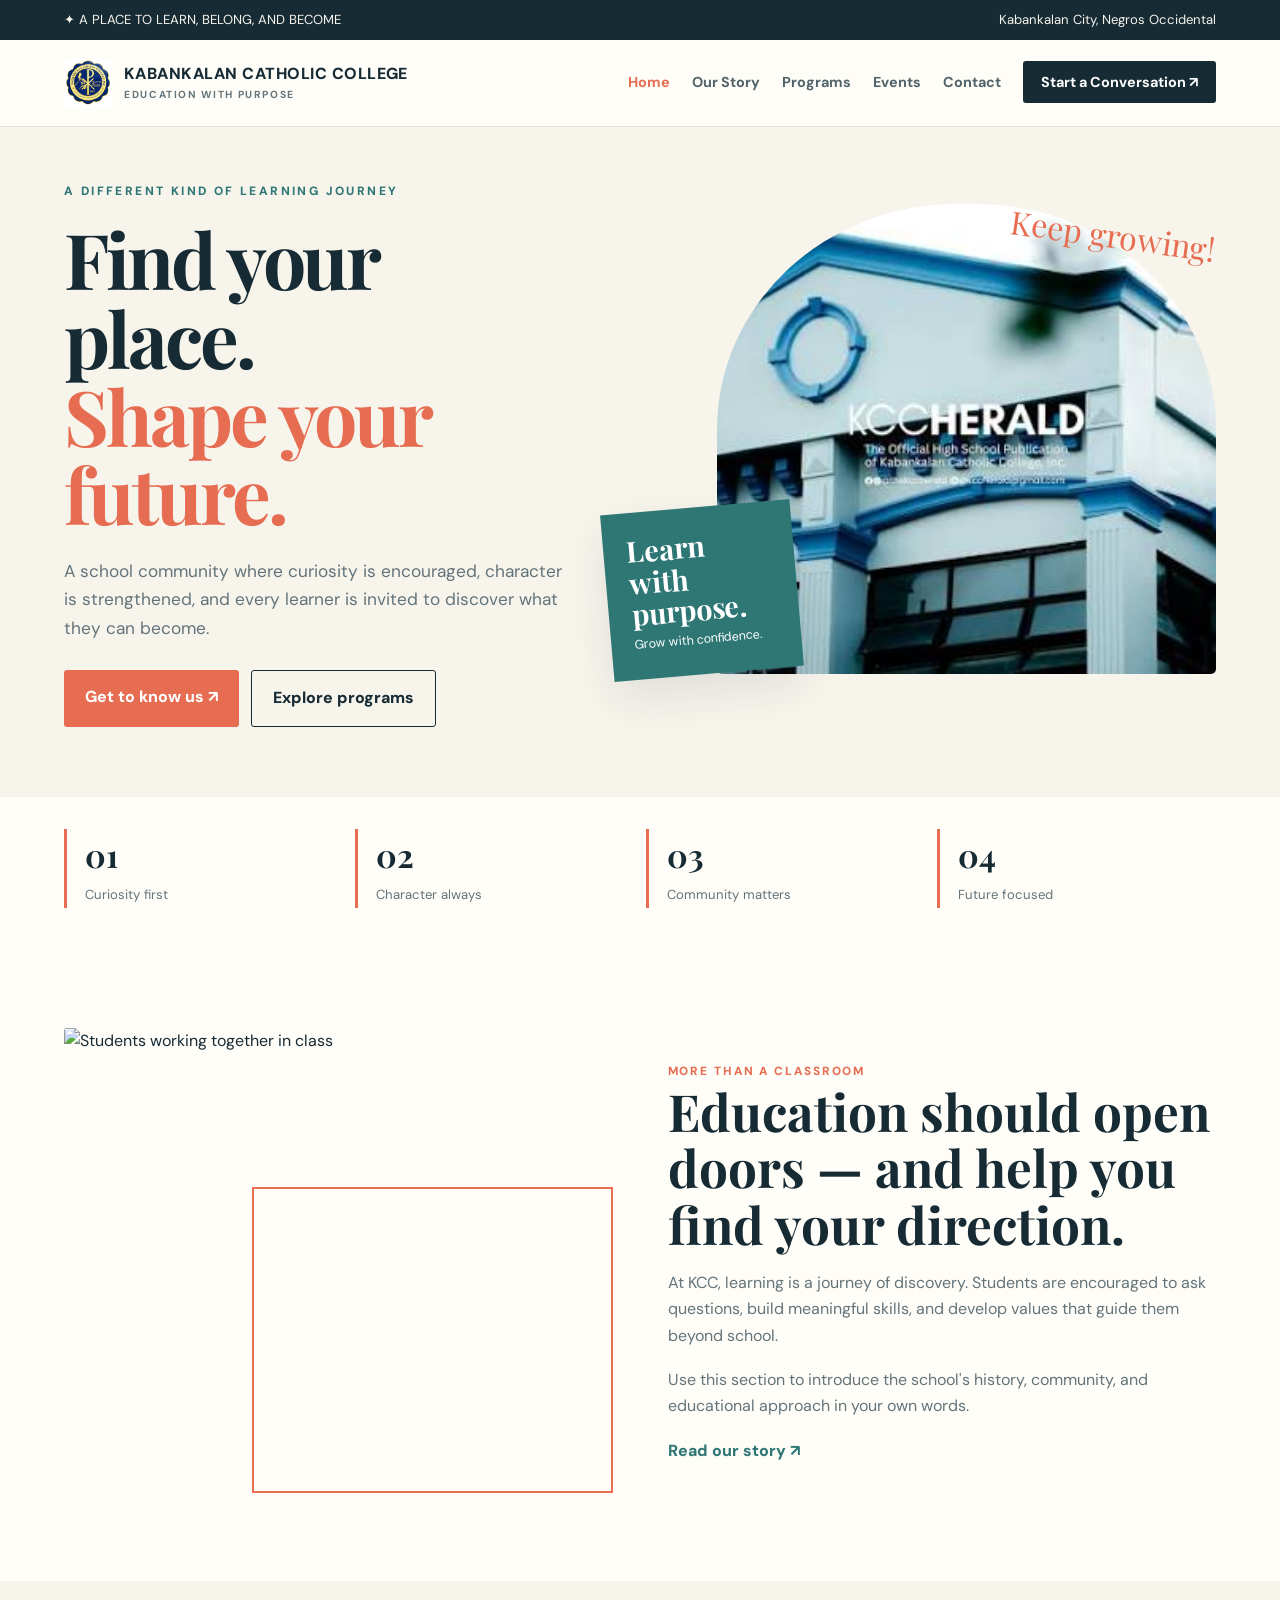
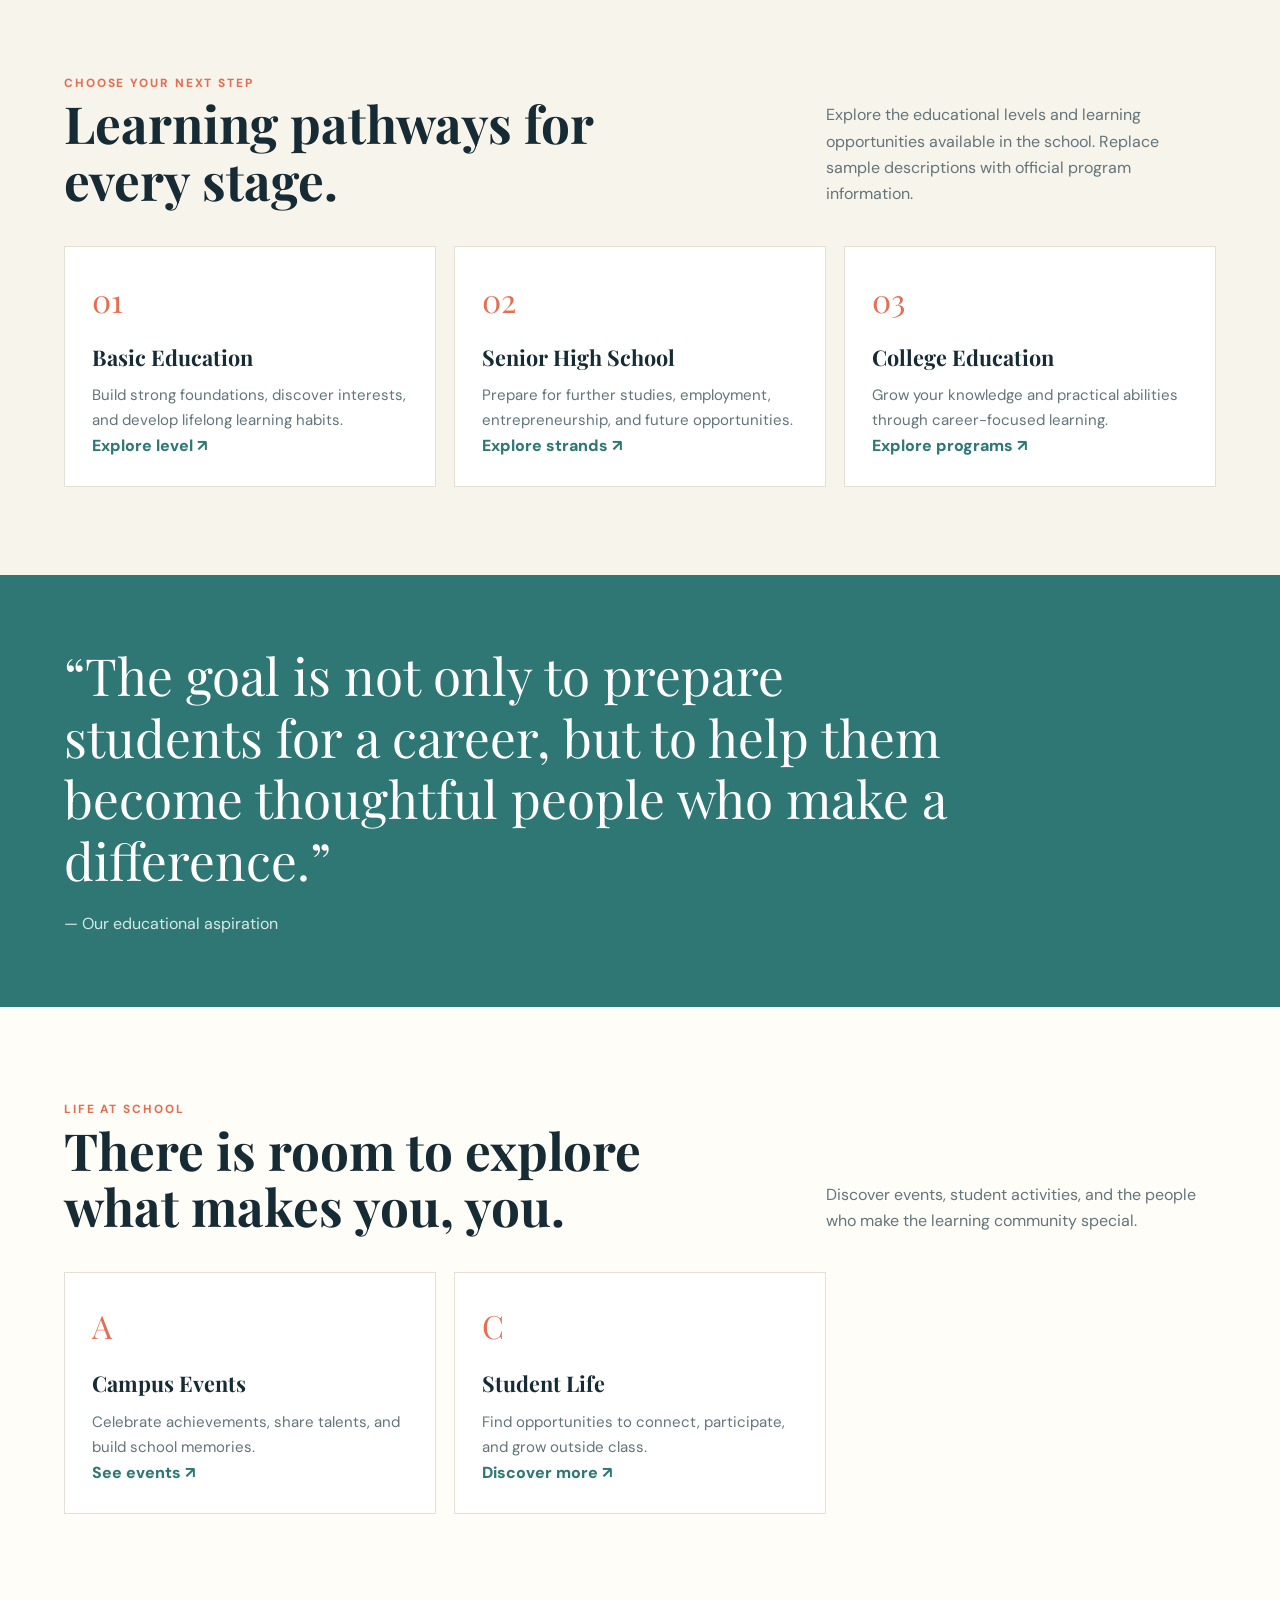
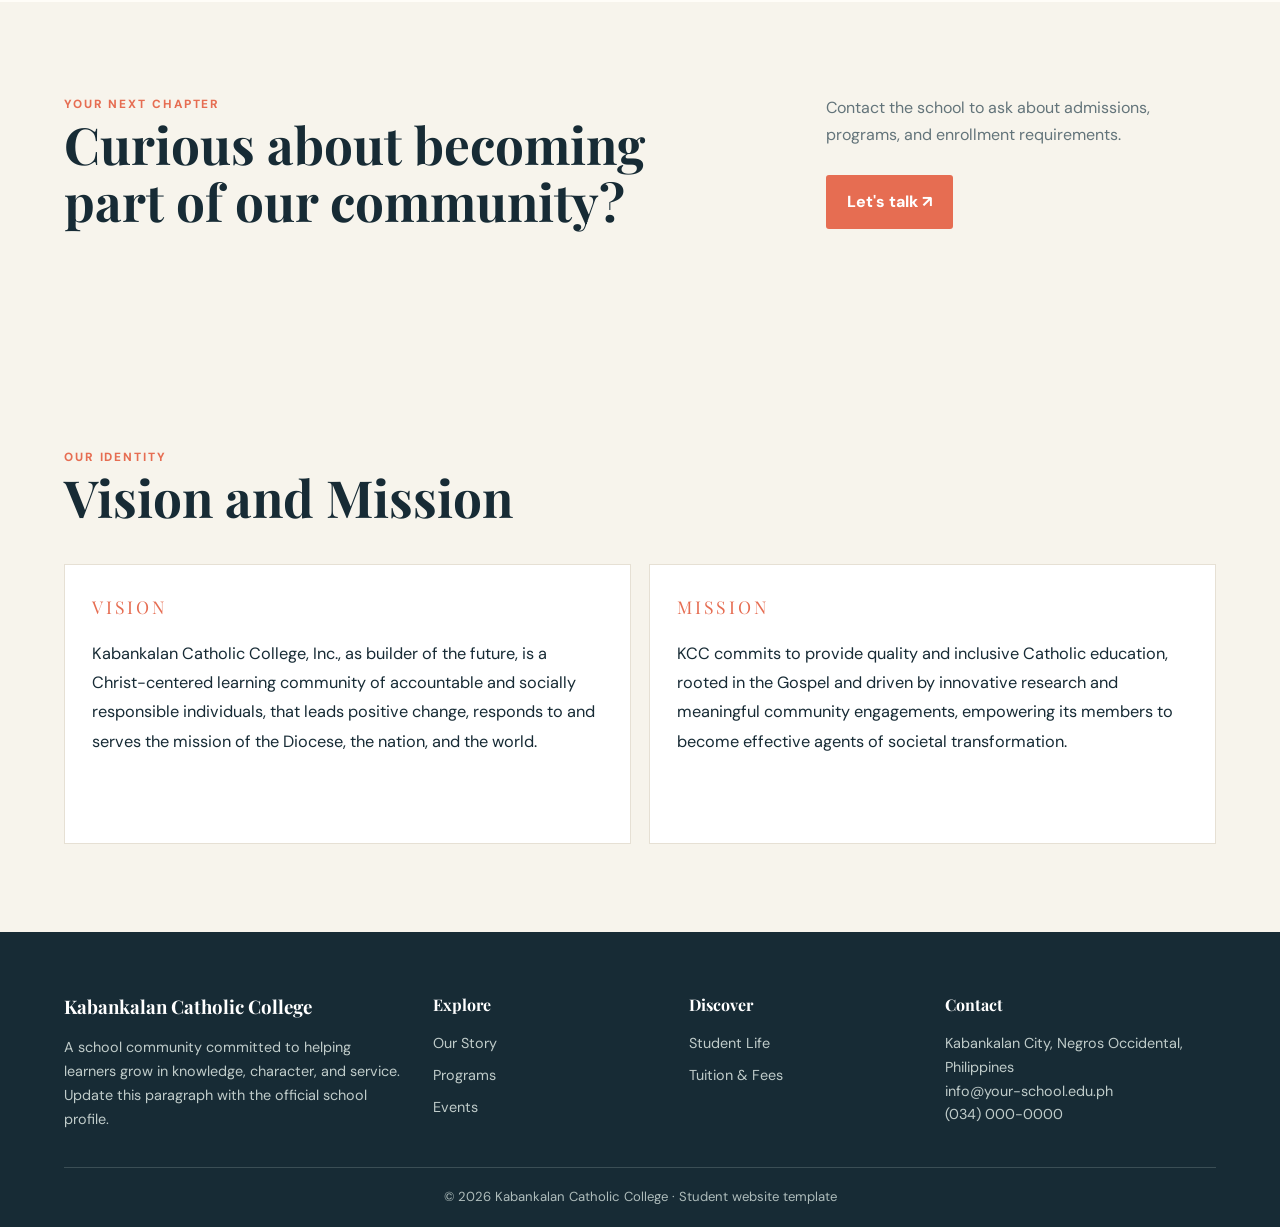
==== commit cc435198: "removing the faculty page" ====
--- a/index.html
+++ b/index.html
@@ -68,24 +68,19 @@
 
           </li>
 
+
           <li>
 
-            <a class="" href="trainers.html">Faculty</a>
+            <a class="" href="contact.html">Contact</a>
 
           </li>
 
           <li>
 
-            <a class="" href="contact.html">Contact</a>
+            <a class="apply" href="contact.html">Start a Conversation ↗</a>
 
           </li>
 
-          <li>
-
-            <a class="apply" href="contact.html">Start a Conversation ↗</a>
-
-          </li>
-
         </ul>
 
       </div>
@@ -368,157 +363,197 @@
 
             </article>
 
+
             <article class="tile">
 
-              <span class="tile-number">B</span>
+              <span class="tile-number">C</span>
 
               <h3>
 
-                Meet the Faculty
+                Student Life
 
               </h3>
 
               <p>
 
-                Get to know the educators who support and guide student learning.
+                Find opportunities to connect, participate, and grow outside class.
 
               </p>
 
-              <a class="text-link" href="trainers.html">Meet the team ↗</a>
+              <a class="text-link" href="starter-page.html">Discover more ↗</a>
 
             </article>
 
+          </div>
+
+        </div>
+
+      </section>
+
+      <section class="section soft">
+
+        <div class="wrap section-top">
+
+          <div>
+
+            <span class="mini-label">Your next chapter</span>
+
+            <h2>
+
+              Curious about becoming part of our community?
+
+            </h2>
+
+          </div>
+
+          <div>
+
+            <p>
+
+              Contact the school to ask about admissions, programs, and enrollment requirements.
+
+            </p>
+
+            <br><a class="btn" href="contact.html">Let's talk ↗</a>
+
+          </div>
+
+        </div>
+
+      </section>
+
+      <section class="section soft">
+
+        <div class="wrap">
+
+          <div class="section-top">
+
+            <div>
+
+              <span class="mini-label">Our identity</span>
+
+              <h2>
+
+                Vision and Mission
+
+              </h2>
+
+            </div>
+
+          </div>
+
+          <div class="identity-grid">
+
             <article class="tile">
 
-              <span class="tile-number">C</span>
-
-              <h3>
-
-                Student Life
-
-              </h3>
+              <span class="tile-number">VISION</span>
 
               <p>
 
-                Find opportunities to connect, participate, and grow outside class.
+                Kabankalan Catholic College, Inc., as builder of the future, is a Christ-centered learning community of accountable and socially responsible individuals, that leads positive change, responds to and serves the mission of the Diocese, the nation, and the world.
 
               </p>
 
-              <a class="text-link" href="starter-page.html">Discover more ↗</a>
-
             </article>
 
-          </div>
-
-        </div>
-
-      </section>
-
-      <section class="section soft">
-
-        <div class="wrap section-top">
+            <article class="tile">
+
+              <span class="tile-number">MISSION</span>
+
+              <p>
+
+                KCC commits to provide quality and inclusive Catholic education, rooted in the Gospel and driven by innovative research and meaningful community engagements, empowering its members to become effective agents of societal transformation.
+
+              </p>
+
+            </article>
+
+          </div>
+
+        </div>
+
+      </section>
+
+    </main>
+
+    <footer class="footer">
+
+      <div class="wrap">
+
+        <div class="footer-grid">
 
           <div>
 
-            <span class="mini-label">Your next chapter</span>
-
-            <h2>
-
-              Curious about becoming part of our community?
-
-            </h2>
+            <h3>
+
+              Kabankalan Catholic College
+
+            </h3>
+
+            <p>
+
+              A school community committed to helping learners grow in knowledge, character, and service. Update this paragraph with the official school profile.
+
+            </p>
 
           </div>
 
           <div>
 
-            <p>
-
-              Contact the school to ask about admissions, programs, and enrollment requirements.
-
-            </p>
-
-            <br><a class="btn" href="contact.html">Let's talk ↗</a>
-
-          </div>
-
-        </div>
-
-      </section>
-
-      <section class="section soft">
-
-        <div class="wrap">
-
-          <div class="section-top">
-
-            <div>
-
-              <span class="mini-label">Our identity</span>
-
-              <h2>
-
-                Vision and Mission
-
-              </h2>
-
-            </div>
-
-          </div>
-
-          <div class="identity-grid">
-
-            <article class="tile">
-
-              <span class="tile-number">VISION</span>
-
-              <p>
-
-                Kabankalan Catholic College, Inc., as builder of the future, is a Christ-centered learning community of accountable and socially responsible individuals, that leads positive change, responds to and serves the mission of the Diocese, the nation, and the world.
-
-              </p>
-
-            </article>
-
-            <article class="tile">
-
-              <span class="tile-number">MISSION</span>
-
-              <p>
-
-                KCC commits to provide quality and inclusive Catholic education, rooted in the Gospel and driven by innovative research and meaningful community engagements, empowering its members to become effective agents of societal transformation.
-
-              </p>
-
-            </article>
-
-          </div>
-
-        </div>
-
-      </section>
-
-    </main>
-
-    <footer class="footer">
-
-      <div class="wrap">
-
-        <div class="footer-grid">
+            <h4>
+
+              Explore
+
+            </h4>
+
+            <ul>
+
+              <li>
+
+                <a href="about.html">Our Story</a>
+
+              </li>
+
+              <li>
+
+                <a href="courses.html">Programs</a>
+
+              </li>
+
+              <li>
+
+                <a href="events.html">Events</a>
+
+              </li>
+
+            </ul>
+
+          </div>
 
           <div>
 
-            <h3>
-
-              Kabankalan Catholic College
-
-            </h3>
-
-            <p>
-
-              A school community committed to helping learners grow in knowledge, character, and service. Update this paragraph with the official school profile.
-
-            </p>
+            <h4>
+
+              Discover
+
+            </h4>
+
+            <ul>
+
+
+              <li>
+
+                <a href="starter-page.html">Student Life</a>
+
+              </li>
+
+              <li>
+
+                <a href="pricing.html">Tuition & Fees</a>
+
+              </li>
+
+            </ul>
 
           </div>
 
@@ -526,74 +561,10 @@
 
             <h4>
 
-              Explore
+              Contact
 
             </h4>
 
-            <ul>
-
-              <li>
-
-                <a href="about.html">Our Story</a>
-
-              </li>
-
-              <li>
-
-                <a href="courses.html">Programs</a>
-
-              </li>
-
-              <li>
-
-                <a href="events.html">Events</a>
-
-              </li>
-
-            </ul>
-
-          </div>
-
-          <div>
-
-            <h4>
-
-              Discover
-
-            </h4>
-
-            <ul>
-
-              <li>
-
-                <a href="trainers.html">Faculty</a>
-
-              </li>
-
-              <li>
-
-                <a href="starter-page.html">Student Life</a>
-
-              </li>
-
-              <li>
-
-                <a href="pricing.html">Tuition & Fees</a>
-
-              </li>
-
-            </ul>
-
-          </div>
-
-          <div>
-
-            <h4>
-
-              Contact
-
-            </h4>
-
             <p>
 
               Kabankalan City, Negros Occidental, Philippines
--- a/assets/css/style.css
+++ b/assets/css/style.css
@@ -582,6 +582,18 @@
 
 .event p {
   color: var(--muted);
+}
+
+.event-with-photo {
+  grid-template-columns: 220px 1fr;
+  align-items: center;
+}
+
+.event-photo {
+  width: 220px;
+  height: 150px;
+  border-radius: 4px;
+  object-fit: cover;
 }
 
 /* Profiles and fees */
@@ -829,4 +841,13 @@
   .event {
     grid-template-columns: 75px 1fr;
   }
-}
+
+  .event-with-photo {
+    grid-template-columns: 1fr;
+  }
+
+  .event-photo {
+    width: 100%;
+    height: 220px;
+  }
+}
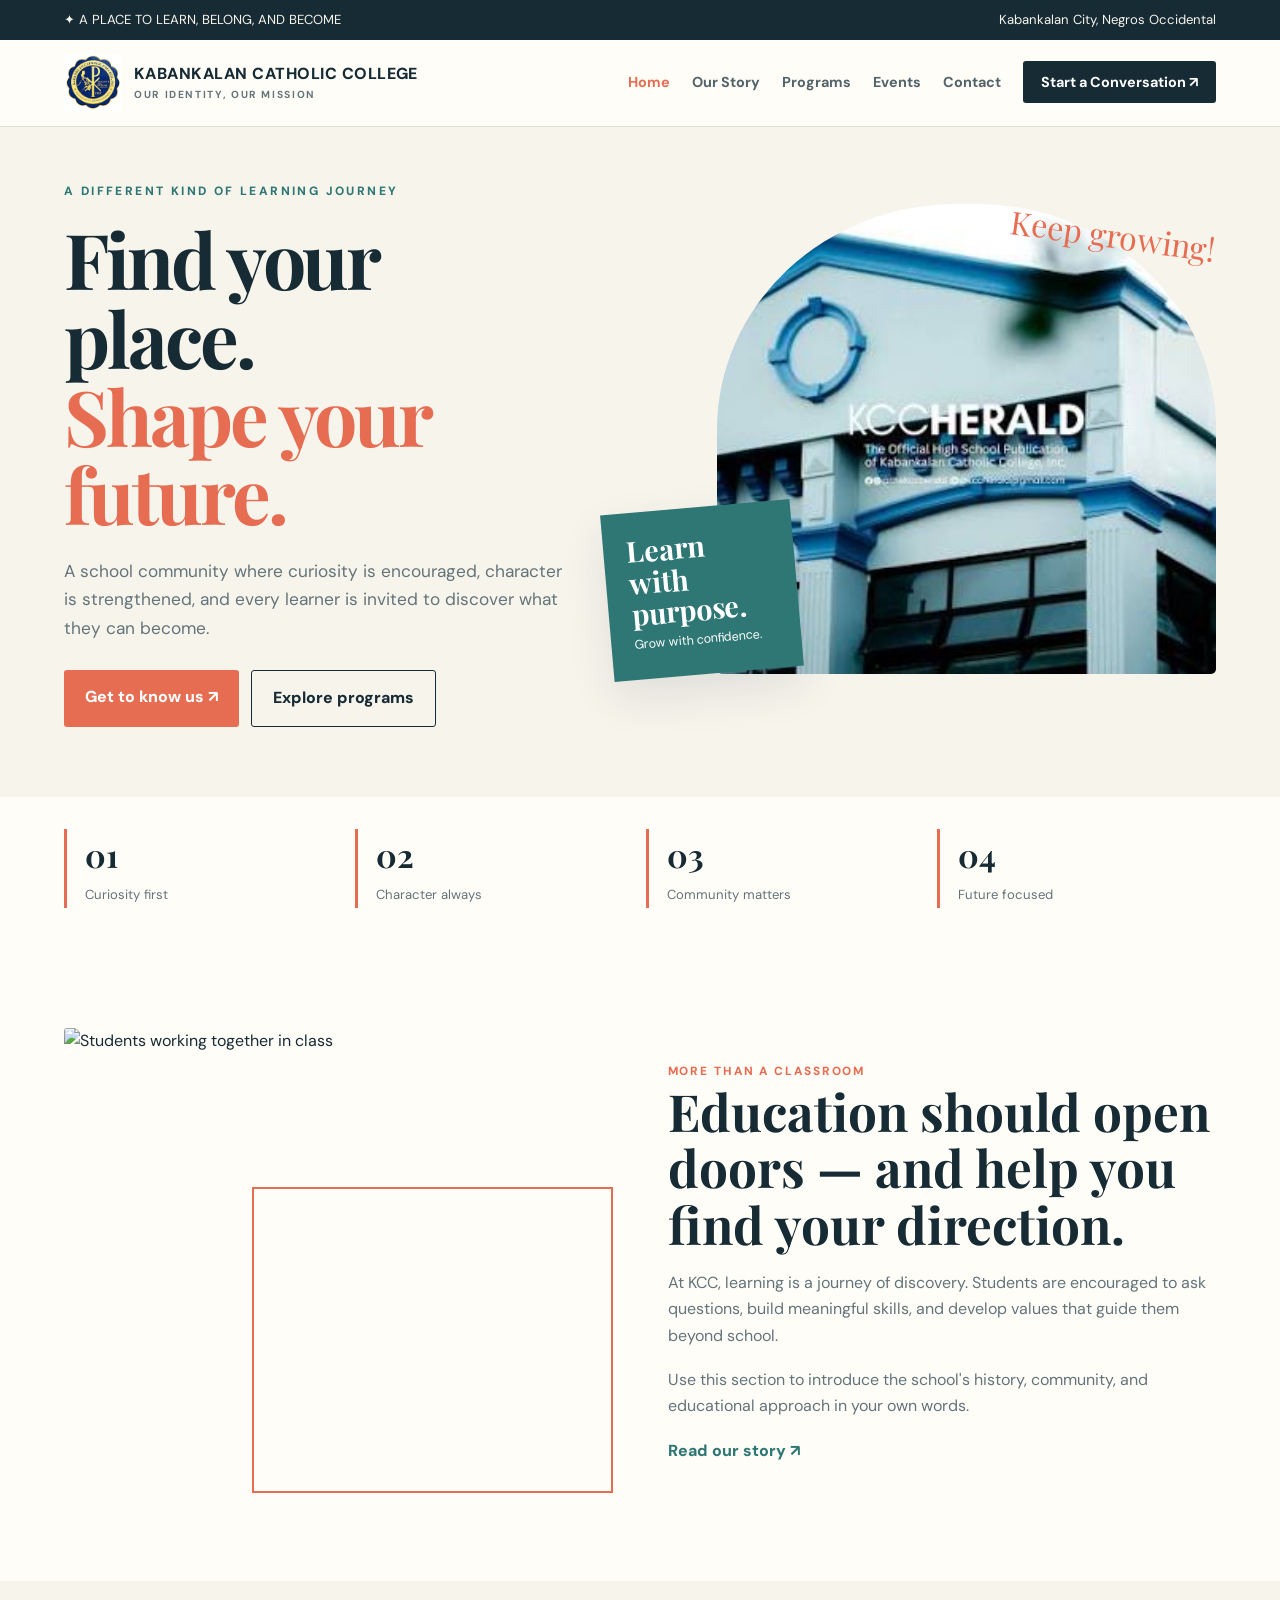
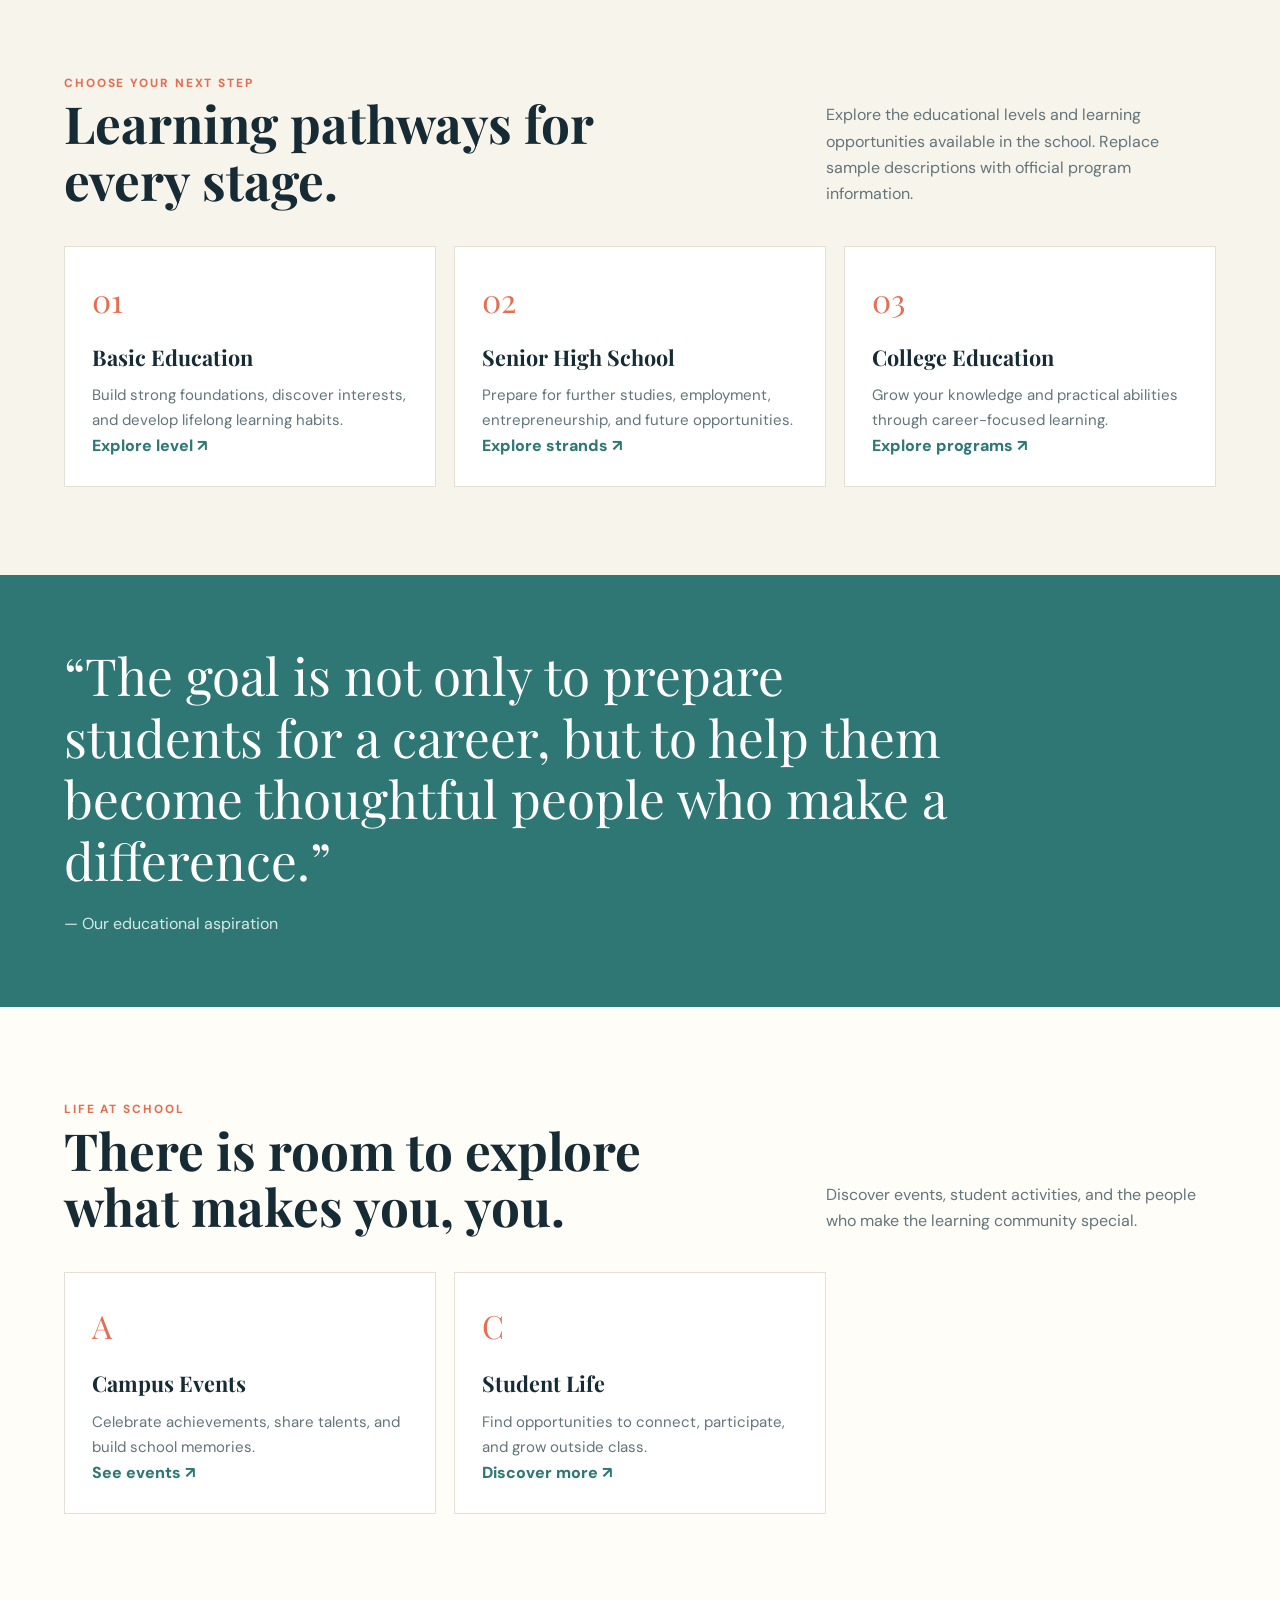
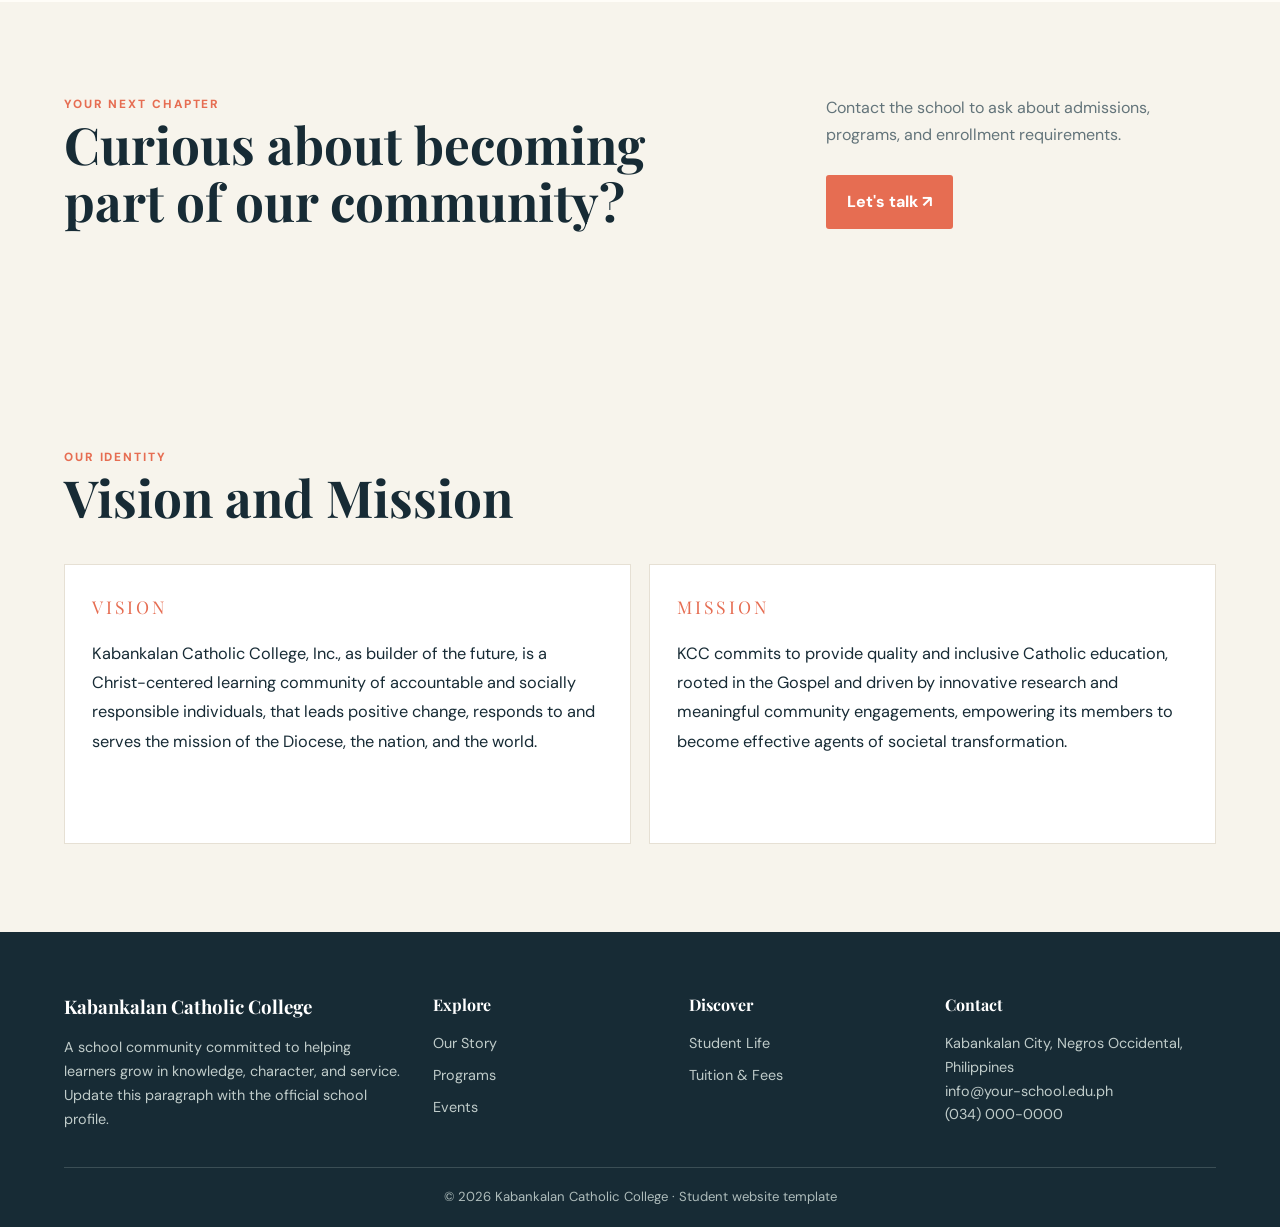
==== commit d677a5d4: "updating the logo" ====
--- a/index.html
+++ b/index.html
@@ -26,15 +26,7 @@
 
       <div class="wrap nav">
 
-        <a class="logo" href="index.html"><img class="logo-image" src="assets/images/KCC.LOGO.png" alt="Kabankalan Catholic College crest"><span>KABANKALAN CATHOLIC COLLEGE
-
-        <small>
-
-          EDUCATION WITH PURPOSE
-
-        </small>
-
-        </span></a>
+        <a class="logo" href="index.html"><img class="logo-image" src="assets/images/KCC.LOGO.png" alt="Kabankalan Catholic College logo"><span>KABANKALAN CATHOLIC COLLEGE<small>OUR IDENTITY, OUR MISSION</small></span></a>
 
         <button class="menu" aria-label="Open menu">
 
--- a/assets/css/style.css
+++ b/assets/css/style.css
@@ -88,8 +88,8 @@
 }
 
 .logo-image {
-  width: 48px;
-  height: 48px;
+  width: 58px;
+  height: 58px;
   object-fit: contain;
 }
 
@@ -666,12 +666,59 @@
 
 .contact-box {
   margin-bottom: 13px;
-  background: var(--cream);
-  padding: 22px;
+  min-height: 98px;
+  display: grid;
+  grid-template-columns: 58px 1fr;
+  align-items: center;
+  column-gap: 16px;
+  background: #202b42;
+  color: #fff;
+  border-radius: 6px;
+  padding: 16px 22px;
+  position: relative;
 }
 
 .contact-box b {
   display: block;
+  grid-column: 2;
+  align-self: end;
+  color: #9ba4b8;
+  font-size: 0.72rem;
+  letter-spacing: 0.18em;
+  text-transform: uppercase;
+}
+
+.contact-box b::first-line {
+  color: #9ba4b8;
+}
+
+.contact-box span {
+  grid-column: 2;
+  align-self: start;
+  margin-top: 4px;
+  color: #fff;
+  font-family: 'Playfair Display', serif;
+  font-size: 1.08rem;
+  line-height: 1.45;
+}
+
+.contact-box::before {
+  content: attr(data-icon);
+  grid-row: 1 / span 2;
+  width: 58px;
+  height: 58px;
+  display: grid;
+  place-items: center;
+  background: #182132;
+  border: 1px solid #37445d;
+  border-radius: 50%;
+  color: #f2bd4a;
+  font-family: 'DM Sans', sans-serif;
+  font-size: 1.25rem;
+}
+
+.contact-details {
+  max-width: 520px;
 }
 
 /* Footer */
@@ -752,6 +799,11 @@
 }
 
 @media (max-width: 680px) {
+  .logo-image {
+    width: 48px;
+    height: 48px;
+  }
+
   .menu {
     display: block;
   }
